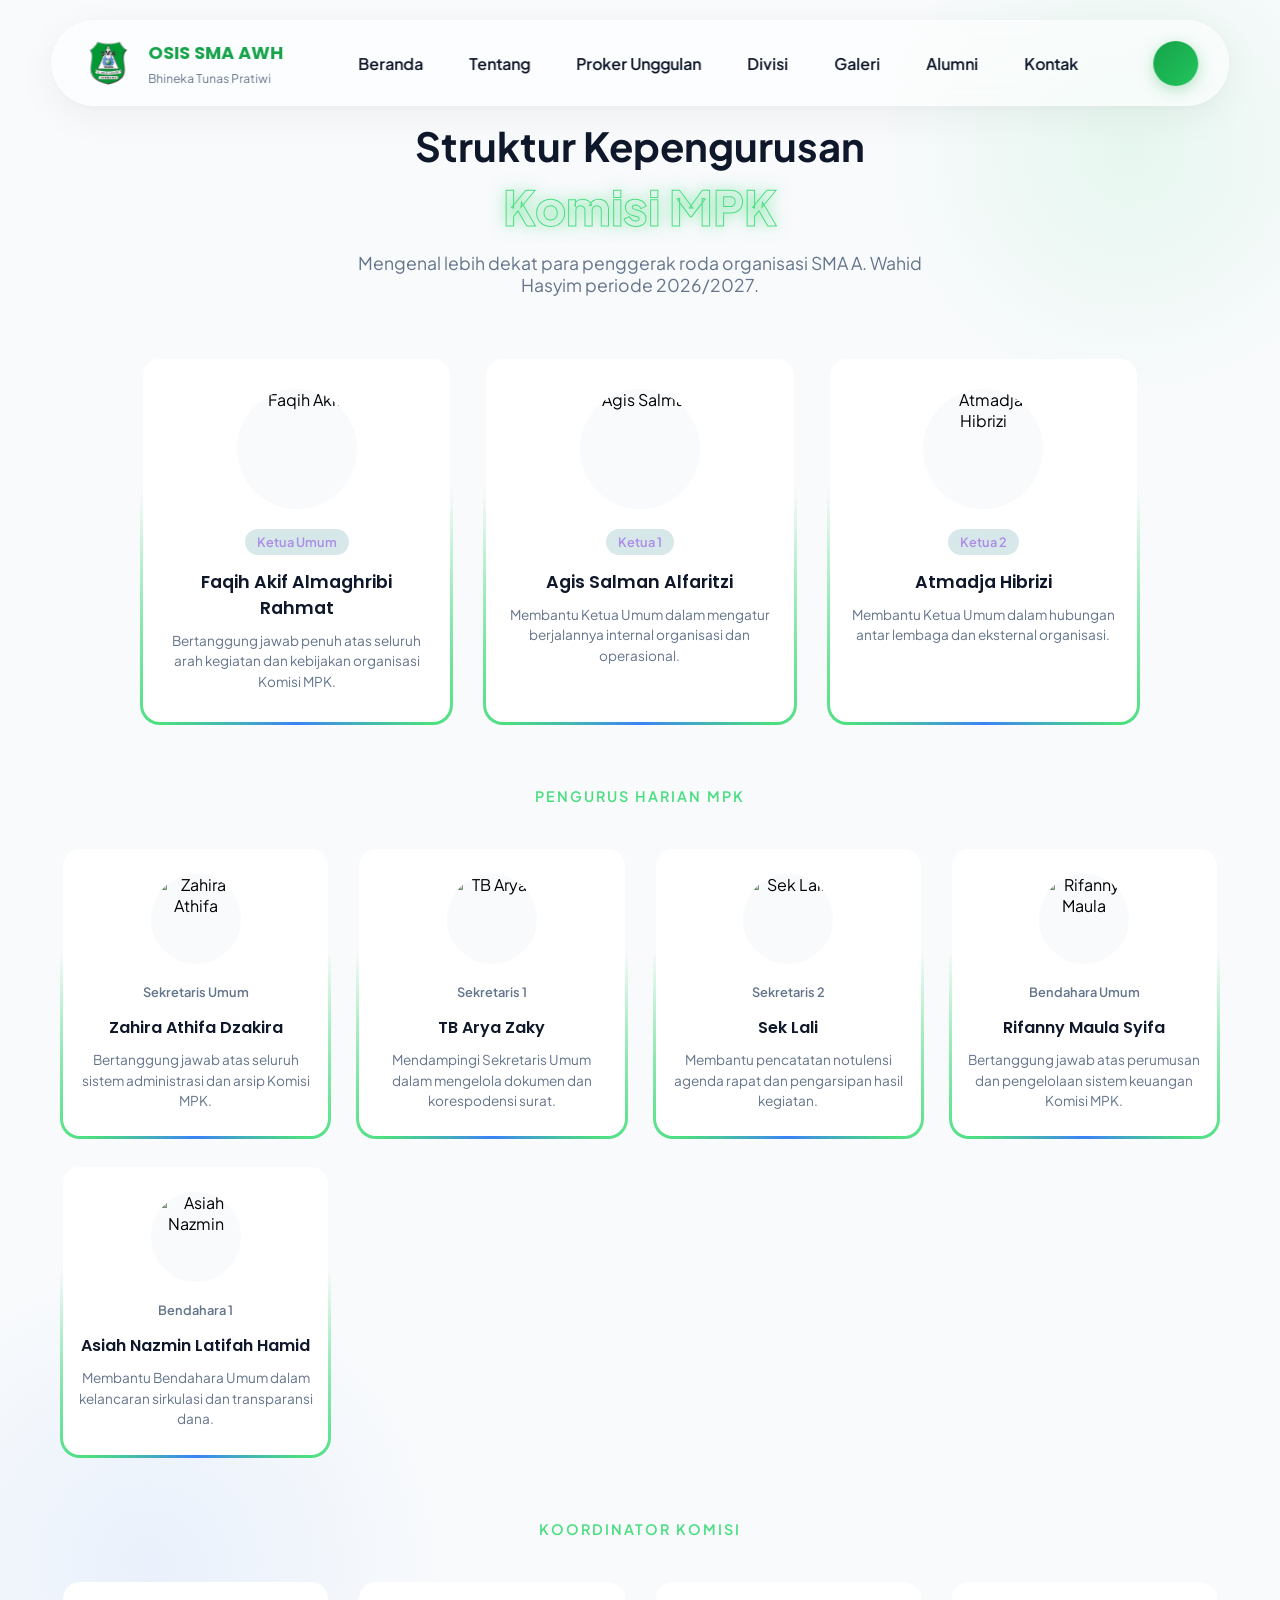
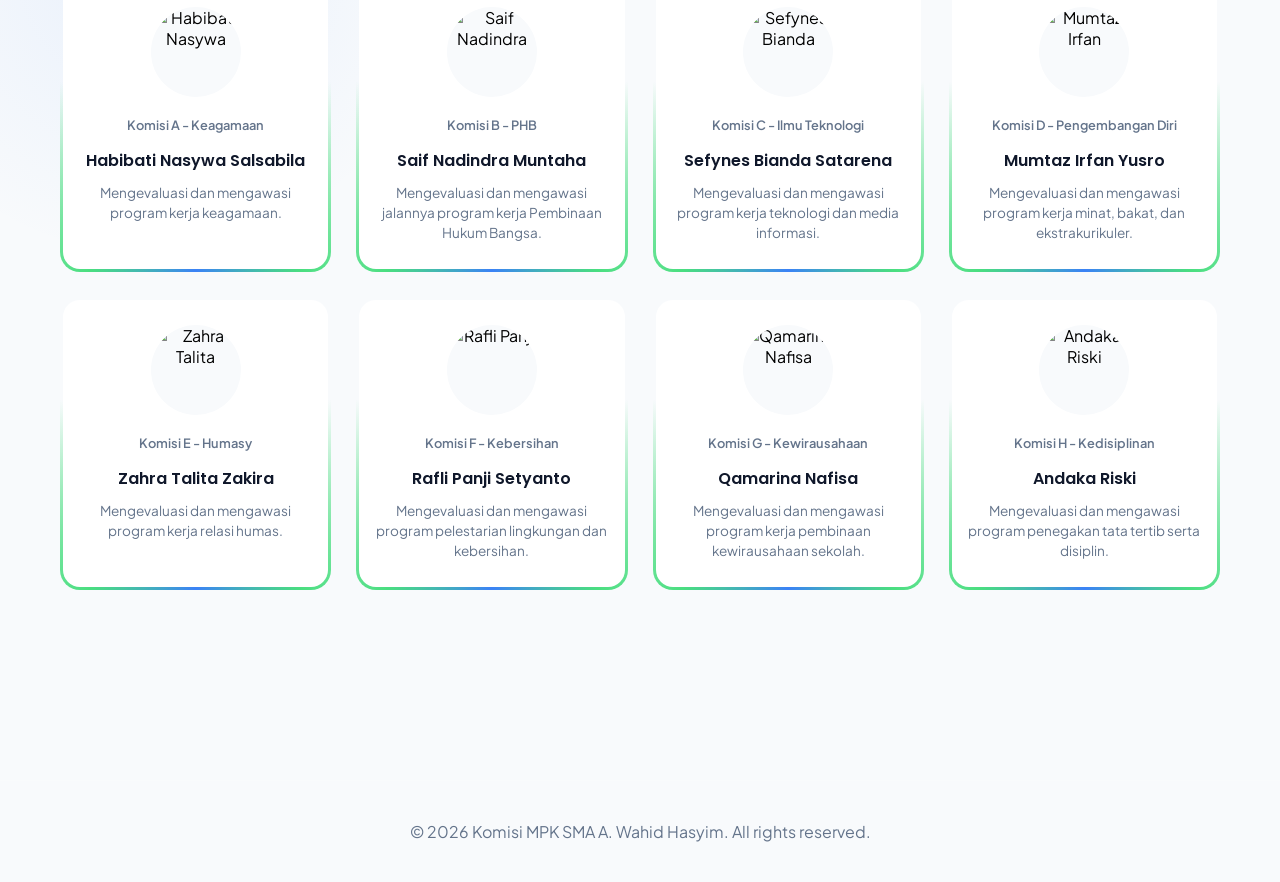
==== pengurus-mpk.html @ 9068c8c9 "Initial commit" ====
﻿<!DOCTYPE html>
<html lang="id">

<head>
    <meta charset="UTF-8">
    <meta name="viewport" content="width=device-width, initial-scale=1.0">
    <meta name="description" content="Struktur Kepengurusan MPK SMA A. Wahid Hasyim.">
    <title>Struktur Pengurus - Komisi MPK SMA AWH</title>

    <!-- Favicon -->
    <link rel="icon" type="image/png" href="assets/img/logosmaawh.png">

    <!-- Google Font -->
    <link rel="preconnect" href="https://fonts.googleapis.com">
    <link rel="preconnect" href="https://fonts.gstatic.com" crossorigin>
    <link
        href="https://fonts.googleapis.com/css2?family=Poppins:wght@400;500;600;700;800&family=Plus+Jakarta+Sans:wght@400;500;600;700&display=swap"
        rel="stylesheet">

    <!-- Remix Icon -->
    <link href="https://cdn.jsdelivr.net/npm/remixicon/fonts/remixicon.css" rel="stylesheet">

    <link rel="stylesheet" href="assets/css/style.css">
    <link rel="stylesheet" href="assets/css/pengurus.css">
</head>

<body style="background-color: var(--bg);">

    <!-- =========================================
                    NAVBAR
    ========================================== -->
    <header class="navbar" id="navbar">
        <div class="navbar-container">

            <a href="index.html" class="logo">
                <img src="assets/img/logosmaawh.png" alt="Logo OSIS">
                <div class="logo-text">
                    <h2>OSIS SMA AWH</h2>
                    <span>Bhineka Tunas Pratiwi</span>
                </div>
            </a>

            <nav class="desktop-menu">
                <a href="index.html#home" class="nav-link">Beranda</a>
                <a href="index.html#tentang" class="nav-link">Tentang</a>
                <a href="index.html#proker" class="nav-link">Proker Unggulan</a>
                <div class="dropdown">
                    <button class="dropdown-btn">Divisi <i class="ri-arrow-down-s-line"></i></button>
                    <div class="dropdown-content">
                        <a href="pengurus-obtp.html" class="dropdown-card">
                            <i class="ri-team-line"></i>
                            <div>
                                <h4>Divisi OBTP</h4>
                                <p>Pengelola program kerja OBTP</p>
                            </div>
                        </a>
                        <a href="pengurus-mpk.html" class="dropdown-card">
                            <i class="ri-government-line"></i>
                            <div>
                                <h4>Komisi MPK</h4>
                                <p>Pengawas dan penyalur aspirasi</p>
                            </div>
                        </a>
                    </div>
                </div>
                <a href="index.html#galeri" class="nav-link">Galeri</a>
                <a href="index.html#alumni" class="nav-link">Alumni</a>
                <a href="index.html#kontak" class="nav-link">Kontak</a>
            </nav>

            <div class="nav-actions" style="display: flex; align-items: center; gap: 15px;">
                <button id="themeToggle" class="theme-toggle" aria-label="Toggle Dark Mode">
                    <i class="ri-moon-line"></i>
                </button>

                <button id="menuBtn" class="menu-btn"><i class="ri-menu-4-line"></i></button>
            </div>
        </div>
    </header>

    <!-- Mobile Menu -->
    <div class="mobile-menu" id="mobileMenu">
        <button id="closeBtn" class="close-btn"><i class="ri-close-line"></i></button>
        <div class="mobile-content">
            <a href="index.html#home">Home</a>
            <a href="index.html#tentang">Tentang</a>
            <a href="index.html#proker">Proker Unggulan</a>
            <a href="pengurus-obtp.html">Divisi OBTP</a>
            <a href="pengurus-mpk.html">Komisi MPK</a>
            <a href="index.html#galeri">Galeri</a>
            <a href="index.html#alumni">Alumni</a>
            <a href="index.html#kontak">Contact</a>
        </div>
    </div>

    <!-- =========================================
             PENGURUS HEADER & GRID
    ========================================== -->
    <section class="pengurus-page">
        <div class="container">

            <div class="pengurus-header">
                <h2>Struktur Kepengurusan</h2>
                <h2 class="neon-text">Komisi MPK</h2>
                <p>Mengenal lebih dekat para penggerak roda organisasi SMA A. Wahid Hasyim periode 2026/2027.</p>
            </div>

            <!-- KETUA (Top Level) -->
            <div class="pengurus-grid-top" style="grid-template-columns: repeat(auto-fit, minmax(280px, 1fr));">
                <div class="neon-card">
                    <div class="neon-inner">
                        <div class="card-img-wrapper"><img src="https://ui-avatars.com/api/?name=Faqih+Akif&background=random" alt="Faqih Akif"></div>
                        <div class="card-info">
                            <div class="badge-role mpk">Ketua Umum</div>
                            <h4>Faqih Akif Almaghribi Rahmat</h4>
                            <p class="pengurus-desc">Bertanggung jawab penuh atas seluruh arah kegiatan dan kebijakan organisasi Komisi MPK.</p>
                        </div>
                    </div>
                </div>
                <div class="neon-card">
                    <div class="neon-inner">
                        <div class="card-img-wrapper"><img src="https://ui-avatars.com/api/?name=Agis+Salman&background=random" alt="Agis Salman"></div>
                        <div class="card-info">
                            <div class="badge-role mpk secondary">Ketua 1</div>
                            <h4>Agis Salman Alfaritzi</h4>
                            <p class="pengurus-desc">Membantu Ketua Umum dalam mengatur berjalannya internal organisasi dan operasional.</p>
                        </div>
                    </div>
                </div>
                <div class="neon-card">
                    <div class="neon-inner">
                        <div class="card-img-wrapper"><img src="https://ui-avatars.com/api/?name=Atmadja+Hibrizi&background=random" alt="Atmadja Hibrizi"></div>
                        <div class="card-info">
                            <div class="badge-role mpk secondary">Ketua 2</div>
                            <h4>Atmadja Hibrizi</h4>
                            <p class="pengurus-desc">Membantu Ketua Umum dalam hubungan antar lembaga dan eksternal organisasi.</p>
                        </div>
                    </div>
                </div>
            </div>

            <div class="pengurus-divider">
                <span>PENGURUS HARIAN MPK</span>
            </div>

            <div class="pengurus-grid">
                <div class="neon-card small-card">
                    <div class="neon-inner">
                        <div class="card-img-wrapper"><img src="https://ui-avatars.com/api/?name=Zahira+Athifa&background=random" alt="Zahira Athifa"></div>
                        <div class="card-info">
                            <div class="badge-role outline">Sekretaris Umum</div>
                            <h4>Zahira Athifa Dzakira</h4>
                            <p class="pengurus-desc">Bertanggung jawab atas seluruh sistem administrasi dan arsip Komisi MPK.</p>
                        </div>
                    </div>
                </div>
                <div class="neon-card small-card">
                    <div class="neon-inner">
                        <div class="card-img-wrapper"><img src="https://ui-avatars.com/api/?name=TB+Arya&background=random" alt="TB Arya"></div>
                        <div class="card-info">
                            <div class="badge-role outline">Sekretaris 1</div>
                            <h4>TB Arya Zaky</h4>
                            <p class="pengurus-desc">Mendampingi Sekretaris Umum dalam mengelola dokumen dan korespodensi surat.</p>
                        </div>
                    </div>
                </div>
                <div class="neon-card small-card">
                    <div class="neon-inner">
                        <div class="card-img-wrapper"><img src="https://ui-avatars.com/api/?name=Sek+Lali&background=random" alt="Sek Lali"></div>
                        <div class="card-info">
                            <div class="badge-role outline">Sekretaris 2</div>
                            <h4>Sek Lali</h4>
                            <p class="pengurus-desc">Membantu pencatatan notulensi agenda rapat dan pengarsipan hasil kegiatan.</p>
                        </div>
                    </div>
                </div>
                <div class="neon-card small-card">
                    <div class="neon-inner">
                        <div class="card-img-wrapper"><img src="https://ui-avatars.com/api/?name=Rifanny+Maula&background=random" alt="Rifanny Maula"></div>
                        <div class="card-info">
                            <div class="badge-role outline">Bendahara Umum</div>
                            <h4>Rifanny Maula Syifa</h4>
                            <p class="pengurus-desc">Bertanggung jawab atas perumusan dan pengelolaan sistem keuangan Komisi MPK.</p>
                        </div>
                    </div>
                </div>
                <div class="neon-card small-card">
                    <div class="neon-inner">
                        <div class="card-img-wrapper"><img src="https://ui-avatars.com/api/?name=Asiah+Nazmin&background=random" alt="Asiah Nazmin"></div>
                        <div class="card-info">
                            <div class="badge-role outline">Bendahara 1</div>
                            <h4>Asiah Nazmin Latifah Hamid</h4>
                            <p class="pengurus-desc">Membantu Bendahara Umum dalam kelancaran sirkulasi dan transparansi dana.</p>
                        </div>
                    </div>
                </div>
            </div>

            <div class="pengurus-divider">
                <span>KOORDINATOR KOMISI</span>
            </div>

            <div class="pengurus-grid">
                <div class="neon-card small-card">
                    <div class="neon-inner">
                        <div class="card-img-wrapper"><img src="https://ui-avatars.com/api/?name=Habibati+Nasywa&background=random" alt="Habibati Nasywa"></div>
                        <div class="card-info">
                            <div class="badge-role outline">Komisi A - Keagamaan</div>
                            <h4>Habibati Nasywa Salsabila</h4>
                            <p class="pengurus-desc">Mengevaluasi dan mengawasi program kerja keagamaan.</p>
                        </div>
                    </div>
                </div>
                <div class="neon-card small-card">
                    <div class="neon-inner">
                        <div class="card-img-wrapper"><img src="https://ui-avatars.com/api/?name=Saif+Nadindra&background=random" alt="Saif Nadindra"></div>
                        <div class="card-info">
                            <div class="badge-role outline">Komisi B - PHB</div>
                            <h4>Saif Nadindra Muntaha</h4>
                            <p class="pengurus-desc">Mengevaluasi dan mengawasi jalannya program kerja Pembinaan Hukum Bangsa.</p>
                        </div>
                    </div>
                </div>
                <div class="neon-card small-card">
                    <div class="neon-inner">
                        <div class="card-img-wrapper"><img src="https://ui-avatars.com/api/?name=Sefynes+Bianda&background=random" alt="Sefynes Bianda"></div>
                        <div class="card-info">
                            <div class="badge-role outline">Komisi C - Ilmu Teknologi</div>
                            <h4>Sefynes Bianda Satarena</h4>
                            <p class="pengurus-desc">Mengevaluasi dan mengawasi program kerja teknologi dan media informasi.</p>
                        </div>
                    </div>
                </div>
                <div class="neon-card small-card">
                    <div class="neon-inner">
                        <div class="card-img-wrapper"><img src="https://ui-avatars.com/api/?name=Mumtaz+Irfan&background=random" alt="Mumtaz Irfan"></div>
                        <div class="card-info">
                            <div class="badge-role outline">Komisi D - Pengembangan Diri</div>
                            <h4>Mumtaz Irfan Yusro</h4>
                            <p class="pengurus-desc">Mengevaluasi dan mengawasi program kerja minat, bakat, dan ekstrakurikuler.</p>
                        </div>
                    </div>
                </div>
                <div class="neon-card small-card">
                    <div class="neon-inner">
                        <div class="card-img-wrapper"><img src="https://ui-avatars.com/api/?name=Zahra+Talita&background=random" alt="Zahra Talita"></div>
                        <div class="card-info">
                            <div class="badge-role outline">Komisi E - Humasy</div>
                            <h4>Zahra Talita Zakira</h4>
                            <p class="pengurus-desc">Mengevaluasi dan mengawasi program kerja relasi humas.</p>
                        </div>
                    </div>
                </div>
                <div class="neon-card small-card">
                    <div class="neon-inner">
                        <div class="card-img-wrapper"><img src="https://ui-avatars.com/api/?name=Rafli+Panji&background=random" alt="Rafli Panji"></div>
                        <div class="card-info">
                            <div class="badge-role outline">Komisi F - Kebersihan</div>
                            <h4>Rafli Panji Setyanto</h4>
                            <p class="pengurus-desc">Mengevaluasi dan mengawasi program pelestarian lingkungan dan kebersihan.</p>
                        </div>
                    </div>
                </div>
                <div class="neon-card small-card">
                    <div class="neon-inner">
                        <div class="card-img-wrapper"><img src="https://ui-avatars.com/api/?name=Qamarina+Nafisa&background=random" alt="Qamarina Nafisa"></div>
                        <div class="card-info">
                            <div class="badge-role outline">Komisi G - Kewirausahaan</div>
                            <h4>Qamarina Nafisa</h4>
                            <p class="pengurus-desc">Mengevaluasi dan mengawasi program kerja pembinaan kewirausahaan sekolah.</p>
                        </div>
                    </div>
                </div>
                <div class="neon-card small-card">
                    <div class="neon-inner">
                        <div class="card-img-wrapper"><img src="https://ui-avatars.com/api/?name=Andaka+Riski&background=random" alt="Andaka Riski"></div>
                        <div class="card-info">
                            <div class="badge-role outline">Komisi H - Kedisiplinan</div>
                            <h4>Andaka Riski</h4>
                            <p class="pengurus-desc">Mengevaluasi dan mengawasi program penegakan tata tertib serta disiplin.</p>
                        </div>
                    </div>
                </div>
            </div>

        </div>
    </section>

    <!-- FOOTER (Simplified) -->
    <footer
        style="text-align: center; padding: 40px; color: var(--gray); border-top: 1px solid rgba(255,255,255,0.1); margin-top: 50px;">
        <p>&copy; 2026 Komisi MPK SMA A. Wahid Hasyim. All rights reserved.</p>
    </footer>

    <!-- JS for Mobile Menu -->
    <script>
        const menuBtn = document.getElementById('menuBtn');
        const closeBtn = document.getElementById('closeBtn');
        const mobileMenu = document.getElementById('mobileMenu');

        menuBtn.addEventListener('click', () => {
            mobileMenu.classList.add('show');
        });

        closeBtn.addEventListener('click', () => {
            mobileMenu.classList.remove('show');
        });
    </script>

    <!-- Main JS for Theme Toggle -->
    <script src="assets/js/main.js"></script>
</body>

</html>
---- assets/css/style.css ----
﻿:root{

    --primary:#16A34A;
    --secondary:#22C55E;
    --accent:#4ADE80;
    
    --card-bg:#FFFFFF;
    --section-bg:#F8FAFC;
    --text-main:#0F172A;
    --text-muted:#64748B;
    --border-color: var(--border-color);
    
    --badge-green-bg:#dcfce7;
    --badge-blue-bg:#dbeafe;
    --badge-yellow-bg:#fef3c7;

    --dark:#0F172A;
    --gray:#64748B;
    --bg:#F8FAFC;
}

*{
    margin:0;
    padding:0;
    box-sizing:border-box;
}

html{
    scroll-behavior:smooth;
}

body{
    font-family:'Plus Jakarta Sans',sans-serif;
    background:var(--bg);
}

/* Progress */

.progress-bar{

    position:fixed;

    top:0;

    left:0;

    height:4px;

    width:0;

    z-index:9999;

    background:linear-gradient(
        90deg,
        #16A34A,
        #4ADE80
    );

}

/* Navbar */

.navbar{

    position:fixed;

    top:20px;

    left:50%;

    transform:translateX(-50%);

    width:92%;

    max-width:1300px;

    z-index:1000;

    transition:.4s;

}

.navbar-container{

    display:flex;

    align-items:center;

    justify-content:space-between;

    padding:16px 30px;

    border-radius:999px;

    background:rgba(255,255,255,.55);

    backdrop-filter:blur(20px);

    border:1px solid rgba(255,255,255,.4);

    box-shadow:
    0 10px 40px rgba(0,0,0,.05),
    0 2px 10px rgba(0,0,0,.03);

}

/* Scroll State */

.navbar.scrolled{

    top:10px;

}

.navbar.scrolled .navbar-container{

    padding:12px 28px;

}

/* Logo */

.logo{

    display:flex;

    align-items:center;

    gap:14px;

    text-decoration:none;

}

.logo img{

    width:52px;

    transition:.4s;

}

.logo:hover img{

    transform:
    rotate(-8deg)
}
.logo-text h2{
    color:var(--primary);
    font-size:1.1rem;
    font-family:'Poppins';
}
.logo-text span{
    color:var(--gray);
    font-size:.75rem;
}
.nav-actions {
    display: flex;
    align-items: center;
    gap: 15px;
}
.desktop-menu{
    display:flex;
    align-items:center;
    gap:10px;
}
.desktop-menu a,
.dropdown-btn{
    text-decoration:none;
    color:var(--dark);
    font-weight:600;
    font-size:1rem;
    padding:10px 18px;
    border-radius:999px;
    transition:.3s;
    border:none;
    background:none;
    cursor:pointer;
    font-family:inherit;
}
.desktop-menu a:hover,
.dropdown-btn:hover{
    background: var(--badge-green-bg);
    color:var(--primary);
}
.active{
    background: var(--badge-green-bg);
    color:var(--primary) !important;
}
.dropdown{
    position:relative;
}
.dropdown-content{
    position:absolute;
    top:70px;
    left:50%;
    transform:translateX(-50%);
    width:320px;
    background: var(--card-bg);
    border-radius:24px;
    padding:12px;
    box-shadow:0 20px 50px rgba(0,0,0,.12);
    opacity:0;
    visibility:hidden;
    transition:.3s;
}
.dropdown:hover .dropdown-content{
    opacity:1;
    visibility:visible;
    top:60px;
}
.dropdown-card{
    display:flex !important;
    align-items:center;
    gap:15px;
    border-radius:18px;
    padding:16px !important;
}
.dropdown-card:hover{
    transform:translateY(-3px);
}
.dropdown-card i{
    font-size:26px;
    color:var(--primary);
}
.dropdown-card h4{
    margin-bottom:4px;
}
.dropdown-card p{
    font-size:.8rem;
    color:var(--gray);
}
.cta-btn{
    text-decoration:none;
    color:white;
    font-weight:700;
    padding:14px 22px;
    border-radius:999px;
    background:linear-gradient(135deg, #22C55E, #15803D);
    box-shadow: 0 10px 30px rgba(34,197,94,.35);
    transition:.3s;
}
.cta-btn:hover{
    transform: translateY(-3px) scale(1.03);
}
.menu-btn{
    display:none;
    border:none;
    background:none;
    font-size:2rem;
    cursor:pointer;
}
.mobile-menu{
    position:fixed;
    inset:0;
    background:rgba(255,255,255,.92);
    backdrop-filter:blur(20px);
    z-index:2000;
    display:flex;
    justify-content:center;
    align-items:center;
    transform:translateY(-100%);
    transition:.4s;
}
.mobile-menu.show{
    transform:translateY(0);
}
.close-btn{
    position:absolute;
    top:30px;
    right:30px;
    border:none;
    background:none;
    font-size:2rem;
    cursor:pointer;
}
.mobile-content{
    display:flex;
    flex-direction:column;
    gap:30px;
    text-align:center;
}
.mobile-content a{
    text-decoration:none;
    font-size:1.5rem;
    font-weight:700;
    color:var(--dark);
}
.dummy{
    height:100vh;
}
@media(max-width:992px){
    .desktop-menu,
    .cta-btn{
        display:none;
    }
    .menu-btn{
        display:block;
    }
    .logo-text span{
        display:none;
    }
}
:root {
    --primary: #16A34A;
    --primary-dark: #15803D;
    --secondary: #22C55E;
    --accent: #4ADE80;
    --dark: #0F172A;
    --gray: #64748B;
    --light: #F8FAFC;
    --glass: rgba(255,255,255,.15);
    --glass-border: rgba(255,255,255,.25);
}
.hero{
    position:relative;
    width:100%;
    min-height:100vh;
    overflow:hidden;
    display:flex;
    align-items:center;
    justify-content:center;
    padding:150px 8% 80px;
}
.hero__background{
    position:absolute;
    inset:0;
    overflow:hidden;
    z-index:-3;
}
.hero__bg{
    position:absolute;
    width:100%;
    height:100%;
    object-fit:cover;
    opacity:0;
    transition:opacity 1.3s ease;
    transform:scale(1.08);
}
.hero__bg.active{
    opacity:1;
    transform:scale(1);
}
.hero__overlay{
    position:absolute;
    inset:0;
    background: linear-gradient(90deg, rgba(0,0,0,.70), rgba(0,0,0,.45), rgba(0,0,0,.15));
    z-index:2;
}
.hero__blur{
    position:absolute;
    border-radius:50%;
    filter:blur(130px);
    opacity:.45;
    z-index:-1;
}
.blur-1{
    width:320px;
    height:320px;
    background:#4ADE80;
    top:100px;
    left:-120px;
}
.blur-2{
    width:260px;
    height:260px;
    background:#22C55E;
    right:-80px;
    bottom:40px;
}
.container{
    width:100%;
    max-width:1200px;
    padding: 0 20px;
    margin:auto;
}
.hero__container{
    display:grid;
    grid-template-columns:1.05fr .95fr;
    align-items:center;
    gap:80px;
    position:relative;
    z-index:10;
}
.hero__content{
    color:white;
    animation:fadeLeft .9s ease;
}
.hero__badge{
    display:inline-flex;
    align-items:center;
    gap:10px;
    padding:10px 18px;
    border-radius:999px;
    background:rgba(255,255,255,.12);
    backdrop-filter:blur(12px);
    border:1px solid rgba(255,255,255,.18);
    font-size:.82rem;
    font-weight:600;
    letter-spacing:.5px;
    margin-bottom:25px;
}
.hero__dot{
    width:10px;
    height:10px;
    border-radius:50%;
    background:#4ADE80;
    box-shadow: 0 0 10px #4ADE80, 0 0 25px #4ADE80;
}
.hero__small-title{
    font-size:1rem;
    color:#bbf7d0;
    font-weight:600;
    letter-spacing:2px;
    margin-bottom:12px;
    text-transform:uppercase;
}
.hero__title{
    font-family:'Poppins',sans-serif;
    font-size:4.8rem;
    font-weight:800;
    line-height:1.05;
    margin-bottom:10px;
}
.hero__title span{
    color:white;
    position:relative;
}
.hero__title span::after{
    content:"";
    position:absolute;
    left:0;
    bottom:-8px;
    width:100%;
    height:6px;
    border-radius:50px;
    background:linear-gradient(90deg, #22C55E, #4ADE80);
}
.hero__school{
    font-family:'Poppins',sans-serif;
    font-size:3.5rem;
    font-weight:700;
    line-height:1.1;
    color:#dcfce7;
    margin-bottom:28px;
}
.hero__description{
    max-width:620px;
    font-size:1.08rem;
    line-height:1.9;
    color:rgba(255,255,255,.88);
}
.hero h1::selection,
.hero h2::selection,
.hero p::selection{
    background:#4ADE80;
    color: var(--text-main);
}
@keyframes fadeLeft{
    from{ opacity:0; transform:translateX(-60px); }
    to{ opacity:1; transform:translateX(0); }
}
.hero__buttons{
    display:flex;
    align-items:center;
    gap:18px;
    margin-top:40px;
    margin-bottom:45px;
    flex-wrap:wrap;
}
.btn{
    display:inline-flex;
    align-items:center;
    gap:10px;
    text-decoration:none;
    padding:16px 30px;
    border-radius:999px;
    font-weight:700;
    transition:.35s ease;
    position:relative;
    overflow:hidden;
}
.btn i{
    font-size:20px;
}
.btn-primary{
    background:linear-gradient(135deg, #22C55E, #15803D);
    color:white;
    box-shadow: 0 12px 35px rgba(34,197,94,.35);
}
.btn-primary:hover{
    transform:translateY(-5px);
    box-shadow: 0 20px 45px rgba(34,197,94,.45);
}
.btn-outline{
    color:white;
    border:1px solid rgba(255,255,255,.35);
    backdrop-filter:blur(18px);
    background:rgba(255,255,255,.08);
}
.btn-outline:hover{
    background: var(--card-bg);
    color:#16A34A;
    transform:translateY(-5px);
}
.hero__social{
    display:flex;
    align-items:center;
    gap:16px;
}
.hero__social span{
    font-size:.95rem;
    color:#E2E8F0;
    margin-right:8px;
}
.hero__social a{
    width:48px;
    height:48px;
    border-radius:50%;
    display:flex;
    justify-content:center;
    align-items:center;
    text-decoration:none;
    color:white;
    font-size:20px;
    background:rgba(255,255,255,.08);
    backdrop-filter:blur(15px);
    border:1px solid rgba(255,255,255,.15);
    transition:.35s;
}
.hero__social a:hover{
    transform:translateY(-6px);
    background:#16A34A;
}
.hero__image{
    position:relative;
    display:flex;
    justify-content:center;
    align-items:center;
    animation:fadeRight 1s ease;
}
.hero__circle{
    position:absolute;
    width:500px;
    height:500px;
    border-radius:50%;
    background:radial-gradient(circle, rgba(74,222,128,.65), rgba(34,197,94,.18), transparent);
    filter:blur(10px);
}
.hero__person{
    position:relative;
    max-width:380px;
    z-index:5;
    animation:floating 5s ease-in-out infinite;
    user-select:none;
    pointer-events:none;
}
.hero__wakil{
    position:absolute;
    right:-40px;
    bottom:-10px;
    max-width:300px;
    animation-delay:2s;
}
.hero__ketua{
    margin-right:120px;
}
.hero__stat{
    position:absolute;
    top:40px;
    left:-30px;
    width:180px;
    padding:22px;
    border-radius:28px;
    background:rgba(255,255,255,.12);
    backdrop-filter:blur(25px);
    border:1px solid rgba(255,255,255,.2);
    color:white;
    text-align:center;
    z-index:20;
    box-shadow: 0 15px 45px rgba(0,0,0,.15);
    animation:floating 4s ease-in-out infinite;
}
.hero__stat i{
    font-size:34px;
    color:#4ADE80;
}
.hero__stat h2{
    font-size:2rem;
    margin:10px 0 4px;
}
.hero__stat p{
    font-size:.95rem;
    color:#E2E8F0;
}
.hero__profile{
    position:absolute;
    bottom:-20px;
    left:50%;
    transform:translateX(-50%);
    width:95%;
    display:flex;
    justify-content:space-between;
    align-items:center;
    gap:25px;
    padding:24px 28px;
    border-radius:28px;
    background:rgba(255,255,255,.12);
    backdrop-filter:blur(30px);
    border:1px solid rgba(255,255,255,.2);
    color:white;
    z-index:25;
    box-shadow: 0 15px 45px rgba(0,0,0,.12);
}
.profile{
    flex:1;
}
.profile small{
    color:#BBF7D0;
    font-size:.8rem;
    display:block;
    margin-bottom:5px;
}
.profile h3{
    font-family:'Poppins',sans-serif;
    font-size:1.25rem;
    margin-bottom:6px;
}
.profile p{
    font-size:.9rem;
    color:#E2E8F0;
}
.profile__logo{
    width:72px;
    height:72px;
    border-radius:50%;
    display:flex;
    justify-content:center;
    align-items:center;
    background: var(--card-bg);
    box-shadow: 0 12px 35px rgba(0,0,0,.15);
}
.profile__logo img{
    width:52px;
}
@keyframes floating{
    0%{ transform:translateY(0); }
    50%{ transform:translateY(-14px); }
    100%{ transform:translateY(0); }
}
@keyframes fadeRight{
    from{ opacity:0; transform:translateX(60px); }
    to{ opacity:1; transform:translateX(0); }
}
.hero__indicator{
    position:absolute;
    bottom:35px;
    left:50%;
    transform:translateX(-50%);
    display:flex;
    gap:12px;
    z-index:100;
}
.hero__indicator span{
    width:12px;
    height:12px;
    border-radius:50%;
    background:rgba(255,255,255,.35);
    transition:.4s;
    cursor:pointer;
}
.hero__indicator span.active{
    width:42px;
    border-radius:999px;
    background:#4ADE80;
}
.hero__scroll{
    position:absolute;
    right:45px;
    bottom:35px;
    display:flex;
    align-items:center;
    gap:10px;
    color:white;
    font-size:.9rem;
    letter-spacing:1px;
    z-index:100;
    animation:bounce 2s infinite;
}
.hero__scroll i{
    font-size:20px;
}
.hero__profile:hover{
    transform:translateX(-50%) translateY(-8px);
    transition:.35s;
}
.hero__stat:hover{
    transform:translateY(-8px);
    transition:.35s;
}
.hero__person:hover{
    transform:scale(1.03);
    transition:.4s;
}
.hero__circle{
    animation:rotateCircle 20s linear infinite;
}
@keyframes bounce{
    0%,100%{ transform:translateY(0); }
    50%{ transform:translateY(-10px); }
}
@keyframes rotateCircle{
    from{ transform:rotate(0deg); }
    to{ transform:rotate(360deg); }
}
@media (max-width:1400px){
    .hero__title{ font-size:4rem; }
    .hero__school{ font-size:3rem; }
    .hero__person{ max-width:330px; }
    .hero__wakil{ max-width:260px; }
}
@media(max-width:1200px){
    .hero{ padding:140px 6% 70px; }
    .hero__container{ gap:50px; }
    .hero__title{ font-size:3.5rem; }
    .hero__school{ font-size:2.6rem; }
    .hero__description{ font-size:1rem; }
    .hero__person{ max-width:300px; }
    .hero__wakil{ max-width:240px; right:-20px; }
    .hero__profile{ padding:20px; }
}
@media(max-width:992px){
    .hero{ padding-top:150px; }
    .hero__container{
        grid-template-columns:1fr;
        text-align:center;
        gap:70px;
    }
    .hero__content{
        display:flex;
        flex-direction:column;
        align-items:center;
    }
    .hero__description{ max-width:650px; }
    .hero__buttons{ justify-content:center; }
    .hero__social{ justify-content:center; }
    .hero__image{ margin-top:30px; }
    .hero__stat{ left:0; }
    .hero__profile{ width:100%; }
    .hero__scroll{ display:none; }
}
@media(max-width:768px){
    .hero{ padding:120px 20px 60px; }
    .hero__title{ font-size:2.7rem; }
    .hero__school{ font-size:2rem; }
    .hero__description{
        font-size:.95rem;
        line-height:1.8;
    }
    .hero__badge{
        font-size:.72rem;
        padding:9px 16px;
    }
    .hero__buttons{
        flex-direction:column;
        width:100%;
    }
    .btn{
        width:100%;
        justify-content:center;
    }
    .hero__person{ max-width:220px; }
    .hero__wakil{
        max-width:170px;
        right:0;
    }
    .hero__circle{
        width:320px;
        height:320px;
    }
    .hero__profile{
        flex-direction:row;
        text-align:left;
        align-items:center;
        gap:10px;
        position:relative;
        left:0;
        bottom:0;
        transform:none;
        margin-top: -40px;    }
    .hero__profile .profile h3 {
        font-size: 0.9rem;
    }
    .hero__profile .profile p {
        font-size: 0.75rem;
    }
    .hero__profile .profile__logo {
        width: 50px;
        height: 50px;
    }
    .hero__profile .profile__logo img {
        width: 35px;
    }
    .hero__stat{
        display: none;
    }
    .hero__stat h2 {
        font-size: 1.5rem;
    }
    .hero__stat--2 {
        top:auto;
        bottom:15%;
        left:auto;
        right:0;
    }
    .hero__indicator{ bottom:15px; }
}
/* ==========================================
          SMALL MOBILE
========================================== */


.hero__school{

    font-size:1.6rem;

}

.hero__person{

    max-width:180px;

}

.hero__wakil{

    max-width:140px;

}

.hero__social{

    gap:10px;

}

.hero__social a{

    width:42px;

    height:42px;

}

.profile h3{

    font-size:1rem;

}

.profile p{

    font-size:.8rem;

}

.hero__stat{
        display: none;
    }

.hero__stat h2{

    font-size:1.4rem;

}

}
/* ==========================================
      SECOND STAT CARD (Prestasi)
========================================== */

.hero__stat--2{
    top:auto;
    bottom:100px;
    left:auto;
    right:-30px;
    animation-delay:1.5s;
}

@media(max-width:1200px){
    .hero__stat--2{ right:-10px; }
}

@media(max-width:992px){
    .hero__stat--2{ right:0; bottom:80px; }
}

@media(max-width:768px){
    .hero__stat--2{
        position:relative;
        right:auto;
        bottom:auto;
        margin:10px auto 0;
        width:150px;
    }
}

/* ==========================================
        VERTICAL SLIDE COUNTER
========================================== */

.hero__counter{
    position:absolute;
    left:30px;
    top:50%;
    transform:translateY(-50%);
    display:flex;
    flex-direction:column;
    align-items:center;
    gap:12px;
    z-index:20;
    color:rgba(255,255,255,.7);
}

.hero__counter-num{
    font-family:'Poppins',sans-serif;
    font-size:.85rem;
    font-weight:600;
    opacity:.5;
    transition:.4s;
}

.hero__counter-num.active-num{
    opacity:1;
    color:#4ADE80;
    font-size:1rem;
}

.hero__counter-line{
    width:2px;
    height:70px;
    background:rgba(255,255,255,.2);
    border-radius:2px;
    overflow:hidden;
    position:relative;
}

.hero__counter-progress{
    position:absolute;
    top:0;
    left:0;
    width:100%;
    height:0%;
    background:linear-gradient(180deg,#4ADE80,#22C55E);
    border-radius:2px;
    animation:progressAnim 5s linear infinite;
}

@keyframes progressAnim{
    0%{ height:0%; }
    100%{ height:100%; }
}

@media(max-width:992px){
    .hero__counter{ display:none; }
}

/* ==========================================
      CHANGING TEXT TRANSITION
========================================== */

#changingText{
    display:inline-block;
    transition:opacity .35s ease, transform .35s ease;
}

/* ==========================================
      PROFILE LOGO FIX
========================================== */

.profile__logo img{
    width:52px;
    height:52px;
    object-fit:contain;
}

/* ==========================================
      BADGE ICON FIX
========================================== */

.hero__badge i{
    color:#4ADE80;
    font-size:15px;
}

/* ==========================================
      SCROLL DOWN PILL BUTTON
========================================== */

.hero__scroll{
    background:rgba(255,255,255,.1);
    backdrop-filter:blur(12px);
    border:1px solid rgba(255,255,255,.2);
    padding:10px 20px;
    border-radius:999px;
    cursor:pointer;
}

.hero__scroll:hover{
    background:rgba(255,255,255,.18);
    transition:.3s;
}


/* =====================================================
   TENTANG KAMI SECTION
===================================================== */

.about {
    padding: 100px 0 80px;
    background: var(--section-bg);
    position: relative;
    overflow: hidden;
}

/* Subtle background decoration */
.about::before {
    content: '';
    position: absolute;
    top: -200px;
    right: -200px;
    width: 600px;
    height: 600px;
    background: radial-gradient(circle, rgba(74,222,128,.07), transparent 70%);
    pointer-events: none;
    z-index: 0;
}

.about::after {
    content: '';
    position: absolute;
    bottom: -150px;
    left: -150px;
    width: 500px;
    height: 500px;
    background: radial-gradient(circle, rgba(22,163,74,.06), transparent 70%);
    pointer-events: none;
    z-index: 0;
}

/* ==========================================
          SECTION HEADER
========================================== */

.about__header {
    text-align: center;
    max-width: 700px;
    margin: 0 auto 70px;
    padding: 0 20px;
    position: relative;
    z-index: 1;
}

.about__badge {
    display: inline-flex;
    align-items: center;
    gap: 8px;
    padding: 9px 20px;
    border-radius: 999px;
    background: var(--badge-green-bg);
    color: #16A34A;
    font-size: .82rem;
    font-weight: 700;
    letter-spacing: .5px;
    margin-bottom: 22px;
}

.about__badge i {
    font-size: 16px;
}

.about__title {
    font-family: 'Poppins', sans-serif;
    font-size: 2.8rem;
    font-weight: 800;
    color: var(--text-main);
    line-height: 1.15;
    margin-bottom: 18px;
}

.about__title span {
    color: #16A34A;
    position: relative;
}

.about__title span::after {
    content: '';
    position: absolute;
    left: 0;
    bottom: -4px;
    width: 100%;
    height: 4px;
    border-radius: 50px;
    background: linear-gradient(90deg, #22C55E, #4ADE80);
    opacity: .5;
}

.about__subtitle {
    font-size: 1.05rem;
    color: var(--text-muted);
    line-height: 1.8;
}

/* ==========================================
          MAIN CONTAINER
========================================== */

.about__container {
    display: grid;
    grid-template-columns: 1fr 1fr;
    gap: 70px;
    align-items: center;
    position: relative;
    z-index: 1;
    padding: 0 4%;
}

/* ==========================================
          LEFT ÃƒÂ¯Ã‚Â¿Ã‚Â½ GALLERY
========================================== */

.about__gallery {
    position: relative;
}

.about__img-main {
    position: relative;
    border-radius: 28px;
    overflow: hidden;
    box-shadow: 0 25px 60px rgba(0,0,0,.13);
    height: 360px;
    margin-bottom: 16px;
}

.about__img-main img {
    width: 100%;
    height: 100%;
    object-fit: cover;
    transition: transform .6s ease;
}

.about__img-main:hover img {
    transform: scale(1.04);
}

.about__img-badge {
    position: absolute;
    bottom: 18px;
    left: 18px;
    display: inline-flex;
    align-items: center;
    gap: 8px;
    padding: 10px 18px;
    border-radius: 999px;
    background: rgba(255,255,255,.92);
    backdrop-filter: blur(12px);
    font-size: .82rem;
    font-weight: 700;
    color: #16A34A;
    box-shadow: 0 8px 25px rgba(0,0,0,.12);
}

.about__img-badge i {
    font-size: 16px;
}

.about__img-grid {
    display: grid;
    grid-template-columns: 1fr 1fr;
    gap: 16px;
}

.about__img-small {
    position: relative;
    border-radius: 20px;
    overflow: hidden;
    height: 190px;
    box-shadow: 0 12px 35px rgba(0,0,0,.1);
    cursor: pointer;
}

.about__img-small img {
    width: 100%;
    height: 100%;
    object-fit: cover;
    transition: transform .5s ease;
}

.about__img-overlay {
    position: absolute;
    inset: 0;
    background: linear-gradient(135deg, rgba(22,163,74,.7), rgba(15,23,42,.4));
    display: flex;
    align-items: center;
    justify-content: center;
    opacity: 0;
    transition: .4s;
}

.about__img-overlay i {
    font-size: 36px;
    color: white;
    transform: scale(.7);
    transition: transform .4s;
}

.about__img-small:hover .about__img-overlay {
    opacity: 1;
}

.about__img-small:hover .about__img-overlay i {
    transform: scale(1);
}

.about__img-small:hover img {
    transform: scale(1.08);
}

/* Floating stats card */
.about__float-card {
    position: absolute;
    top: -22px;
    right: -22px;
    display: flex;
    align-items: center;
    gap: 18px;
    padding: 18px 24px;
    border-radius: 22px;
    background: var(--card-bg);
    box-shadow: 0 20px 50px rgba(0,0,0,.12);
    border: 1px solid #f1f5f9;
    z-index: 10;
    animation: floating 5s ease-in-out infinite;
}

.about__float-stat {
    display: flex;
    flex-direction: column;
    align-items: center;
    gap: 2px;
}

.about__float-num {
    font-family: 'Poppins', sans-serif;
    font-size: 1.4rem;
    font-weight: 800;
    color: #16A34A;
    line-height: 1;
}

.about__float-label {
    font-size: .72rem;
    color: var(--text-muted);
    font-weight: 500;
}

.about__float-divider {
    width: 1px;
    height: 40px;
    background: var(--border-color);
}

/* ==========================================
          RIGHT ÃƒÂ¯Ã‚Â¿Ã‚Â½ CONTENT
========================================== */

.about__content {
    display: flex;
    flex-direction: column;
    gap: 24px;
}

.about__identity {
    display: flex;
    align-items: center;
    gap: 16px;
    padding: 18px 22px;
    border-radius: 18px;
    background: linear-gradient(135deg, #f0fdf4, #dcfce7);
    border: 1px solid #bbf7d0;
}

.about__identity img {
    width: 52px;
    height: 52px;
    object-fit: contain;
}

.about__identity h4 {
    font-family: 'Poppins', sans-serif;
    font-size: 1.1rem;
    font-weight: 700;
    color: var(--text-main);
    margin-bottom: 3px;
}

.about__identity span {
    font-size: .82rem;
    color: #16A34A;
    font-weight: 600;
}

.about__desc {
    font-size: 1rem;
    color: var(--text-muted);
    line-height: 1.9;
}

/* Vision Mission */
.about__vm {
    display: flex;
    flex-direction: column;
    gap: 16px;
}

.about__vm-item {
    display: flex;
    align-items: flex-start;
    gap: 16px;
    padding: 18px 20px;
    border-radius: 18px;
    background: var(--card-bg);
    border: 1px solid #f1f5f9;
    box-shadow: 0 4px 20px rgba(0,0,0,.05);
    transition: .3s;
}

.about__vm-item:hover {
    border-color: #bbf7d0;
    transform: translateX(6px);
    box-shadow: 0 8px 30px rgba(22,163,74,.1);
}

.about__vm-icon {
    width: 46px;
    height: 46px;
    min-width: 46px;
    border-radius: 14px;
    background: linear-gradient(135deg, #22C55E, #16A34A);
    display: flex;
    align-items: center;
    justify-content: center;
    box-shadow: 0 6px 20px rgba(34,197,94,.3);
}

.about__vm-icon i {
    font-size: 22px;
    color: white;
}

.about__vm-item h5 {
    font-family: 'Poppins', sans-serif;
    font-size: .95rem;
    font-weight: 700;
    color: var(--text-main);
    margin-bottom: 5px;
}

.about__vm-item p {
    font-size: .88rem;
    color: var(--text-muted);
    line-height: 1.65;
}

/* Values Chips */
.about__values {
    display: flex;
    flex-wrap: wrap;
    gap: 10px;
}

.about__value-chip {
    display: inline-flex;
    align-items: center;
    gap: 7px;
    padding: 9px 18px;
    border-radius: 999px;
    background: var(--card-bg);
    border: 1.5px solid #E2E8F0;
    font-size: .85rem;
    font-weight: 600;
    color: var(--text-main);
    cursor: default;
    transition: .3s;
}

.about__value-chip i {
    color: #16A34A;
    font-size: 16px;
}

.about__value-chip:hover {
    background: var(--badge-green-bg);
    border-color: #22C55E;
    color: #16A34A;
    transform: translateY(-3px);
}

/* CTA Button */
.about__cta {
    display: inline-flex;
    align-items: center;
    gap: 10px;
    padding: 15px 30px;
    border-radius: 999px;
    background: linear-gradient(135deg, #22C55E, #15803D);
    color: white;
    font-weight: 700;
    font-size: .95rem;
    text-decoration: none;
    box-shadow: 0 12px 35px rgba(34,197,94,.35);
    transition: .35s;
    align-self: flex-start;
}

.about__cta i {
    font-size: 18px;
    transition: transform .3s;
}

.about__cta:hover {
    transform: translateY(-4px);
    box-shadow: 0 20px 45px rgba(34,197,94,.45);
}

.about__cta:hover i {
    transform: translateX(5px);
}

/* ==========================================
          PENGURUS CARDS
========================================== */

.about__pengurus {
    margin-top: 90px;
    padding: 0 4%;
    position: relative;
    z-index: 1;
}

.about__pengurus-title {
    font-family: 'Poppins', sans-serif;
    font-size: 1.6rem;
    font-weight: 700;
    color: var(--text-main);
    text-align: center;
    margin-bottom: 40px;
    position: relative;
}

.about__pengurus-title::after {
    content: '';
    display: block;
    width: 60px;
    height: 4px;
    border-radius: 50px;
    background: linear-gradient(90deg, #22C55E, #4ADE80);
    margin: 12px auto 0;
}

.about__cards {
    display: grid;
    grid-template-columns: repeat(3, 1fr);
    gap: 28px;
}

/* Single Card */
.about__card {
    background: var(--card-bg);
    border-radius: 28px;
    padding: 36px 28px 30px;
    text-align: center;
    border: 1.5px solid #f1f5f9;
    box-shadow: 0 8px 40px rgba(0,0,0,.07);
    transition: .4s ease;
    cursor: default;
    position: relative;
    overflow: hidden;
}

.about__card::before {
    content: '';
    position: absolute;
    top: 0;
    left: 0;
    right: 0;
    height: 4px;
    background: linear-gradient(90deg, #22C55E, #4ADE80);
}

.about__card--secondary::before {
    background: linear-gradient(90deg, #3B82F6, #06B6D4);
}

.about__card--mpk::before {
    background: linear-gradient(90deg, #F59E0B, #F97316);
}

.about__card:hover {
    transform: translateY(-12px);
    box-shadow: 0 25px 60px rgba(22,163,74,.15);
    border-color: #bbf7d0;
}

.about__card--secondary:hover {
    box-shadow: 0 25px 60px rgba(59,130,246,.12);
    border-color: #bfdbfe;
}

.about__card--mpk:hover {
    box-shadow: 0 25px 60px rgba(245,158,11,.12);
    border-color: #fde68a;
}

/* Card Photo */
.about__card-photo {
    position: relative;
    width: 160px;
    height: 160px;
    margin: 0 auto 20px;
}

.about__card-photo img {
    width: 160px;
    height: 160px;
    border-radius: 50%;
    object-fit: cover;
    border: 4px solid #f0fdf4;
    box-shadow: 0 8px 30px rgba(22,163,74,.2);
    position: relative;
    z-index: 2;
}

.about__card--secondary .about__card-photo img {
    border-color: #eff6ff;
    box-shadow: 0 8px 30px rgba(59,130,246,.15);
}

.about__card--mpk .about__card-photo img {
    border-color: #fffbeb;
    box-shadow: 0 8px 30px rgba(245,158,11,.15);
}

.about__card-glow {
    position: absolute;
    inset: -8px;
    border-radius: 50%;
    background: radial-gradient(circle, rgba(74,222,128,.3), transparent 70%);
    z-index: 1;
    animation: floating 4s ease-in-out infinite;
}

.about__card--secondary .about__card-glow {
    background: radial-gradient(circle, rgba(59,130,246,.2), transparent 70%);
}

.about__card--mpk .about__card-glow {
    background: radial-gradient(circle, rgba(245,158,11,.2), transparent 70%);
}

/* Card Badge */
.about__card-badge {
    display: inline-block;
    padding: 6px 16px;
    border-radius: 999px;
    background: var(--badge-green-bg);
    color: #16A34A;
    font-size: .75rem;
    font-weight: 700;
    letter-spacing: .4px;
    margin-bottom: 14px;
}

.about__card-badge--secondary {
    background: var(--badge-blue-bg);
    color: #2563EB;
}

.about__card-badge--mpk {
    background: var(--badge-yellow-bg);
    color: #D97706;
}

.about__card-name {
    font-family: 'Poppins', sans-serif;
    font-size: 1.1rem;
    font-weight: 700;
    color: var(--text-main);
    margin-bottom: 8px;
    line-height: 1.3;
}

.about__card-motto {
    font-size: .85rem;
    color: var(--text-muted);
    line-height: 1.6;
    font-style: italic;
    margin-bottom: 16px;
}

.about__card-tags {
    display: flex;
    gap: 8px;
    justify-content: center;
    flex-wrap: wrap;
}

.about__card-tags span {
    padding: 5px 14px;
    border-radius: 999px;
    background: var(--section-bg);
    border: 1px solid var(--border-color);
    font-size: .78rem;
    font-weight: 600;
    color: var(--text-muted);
    transition: .3s;
}

.about__card:hover .about__card-tags span {
    background: #f0fdf4;
    border-color: #bbf7d0;
    color: #16A34A;
}

.about__card--secondary:hover .about__card-tags span {
    background: var(--badge-blue-bg);
    border-color: #bfdbfe;
    color: #2563EB;
}

.about__card--mpk:hover .about__card-tags span {
    background: var(--badge-yellow-bg);
    border-color: #fde68a;
    color: #D97706;
}

/* ==========================================
          SCROLL REVEAL
========================================== */

.about__gallery,
.about__content,
.about__card {
    opacity: 0;
    transform: translateY(40px);
    transition: opacity .7s ease, transform .7s ease;
}

.about__gallery.show,
.about__content.show,
.about__card.show {
    opacity: 1;
    transform: translateY(0);
}

.about__card:nth-child(2) { transition-delay: .15s; }
.about__card:nth-child(3) { transition-delay: .3s; }

/* ==========================================
          RESPONSIVE
========================================== */

@media(max-width:1100px) {
    .about__title { font-size: 2.3rem; }
    .about__container { gap: 45px; }
}

@media(max-width:900px) {
    .about__container {
        grid-template-columns: 1fr;
        gap: 50px;
    }

    .about__gallery {
        order: 2;
    }

    .about__content {
        order: 1;
    }

    .about__float-card {
        top: auto;
        bottom: -22px;
        right: 50%;
        transform: translateX(50%);
        white-space: nowrap;
    }

    .about__img-main { height: 280px; }
}

@media(max-width:768px) {
    .about { padding: 70px 0 60px; }

    .about__title { font-size: 2rem; }

    .about__cards {
        grid-template-columns: 1fr;
        max-width: 380px;
        margin: 0 auto;
    }

    .about__pengurus { margin-top: 70px; }

    .about__container { padding: 0 20px; }
    .about__pengurus { padding: 0 20px; }
}

@media(max-width:480px) {
    .about__title { font-size: 1.7rem; }

    .about__img-grid { grid-template-columns: 1fr; }

    .about__img-small { height: 160px; }

    .about__float-card {
        position: relative;
        top: auto;
        right: auto;
        transform: none;
        margin-top: 16px;
        justify-content: center;
    }
}

/* =====================================================
   SHARED SECTION STYLES
===================================================== */

.section-header {
    text-align: center;
    max-width: 700px;
    margin: 0 auto 65px;
    padding: 0 20px;
}

.section-header--dark {}

.section-badge {
    display: inline-flex;
    align-items: center;
    gap: 8px;
    padding: 9px 20px;
    border-radius: 999px;
    font-size: .82rem;
    font-weight: 700;
    letter-spacing: .5px;
    margin-bottom: 20px;
}

.section-badge.green {
    background: var(--badge-green-bg);
    color: #16A34A;
}

.section-title {
    font-family: 'Poppins', sans-serif;
    font-size: 2.8rem;
    font-weight: 800;
    color: var(--text-main);
    line-height: 1.15;
    margin-bottom: 16px;
}

.section-title span { color: #16A34A; }
.section-title.white { color: white; }
.section-title.white span { color: #4ADE80; }

.section-subtitle {
    font-size: 1.05rem;
    color: var(--text-muted);
    line-height: 1.8;
}

.section-subtitle.white { color: rgba(255,255,255,.75); }

/* =====================================================
   PROKER UNGGULAN
===================================================== */

.proker {
    padding: 100px 0;
    background: var(--card-bg);
    position: relative;
    overflow: hidden;
}

.proker::before {
    content: '';
    position: absolute;
    top: -100px;
    left: -100px;
    width: 400px;
    height: 400px;
    background: radial-gradient(circle, rgba(74,222,128,.06), transparent);
    pointer-events: none;
}

.proker__grid {
    display: grid;
    grid-template-columns: repeat(3, 1fr);
    gap: 28px;
    padding: 0 4%;
}

.proker__card {
    background: var(--card-bg);
    border-radius: 24px;
    padding: 30px 26px 24px;
    border: 1.5px solid #f1f5f9;
    box-shadow: 0 6px 30px rgba(0,0,0,.06);
    transition: .4s ease;
    display: flex;
    flex-direction: column;
    gap: 12px;
    position: relative;
    overflow: hidden;
}

.proker__card::after {
    content: '';
    position: absolute;
    inset: 0;
    background: linear-gradient(135deg, rgba(74,222,128,.04), transparent);
    opacity: 0;
    transition: .4s;
}

.proker__card:hover {
    transform: translateY(-10px);
    box-shadow: 0 22px 55px rgba(22,163,74,.12);
    border-color: #bbf7d0;
}

.proker__card:hover::after { opacity: 1; }

.proker__icon {
    width: 58px;
    height: 58px;
    border-radius: 18px;
    display: flex;
    align-items: center;
    justify-content: center;
    box-shadow: 0 8px 25px rgba(0,0,0,.15);
}

.proker__icon i {
    font-size: 26px;
    color: white;
}

.proker__tag {
    display: inline-block;
    padding: 4px 12px;
    border-radius: 999px;
    background: #f0fdf4;
    color: #16A34A;
    font-size: .75rem;
    font-weight: 700;
    align-self: flex-start;
}

.proker__card h3 {
    font-family: 'Poppins', sans-serif;
    font-size: 1.1rem;
    font-weight: 700;
    color: var(--text-main);
    margin: 0;
}

.proker__card p {
    font-size: .9rem;
    color: var(--text-muted);
    line-height: 1.7;
    flex: 1;
}

.proker__footer {
    display: flex;
    align-items: center;
    justify-content: space-between;
    margin-top: 4px;
    padding-top: 14px;
    border-top: 1px solid #f1f5f9;
}

.proker__footer > span {
    font-size: .8rem;
    color: #94A3B8;
    display: flex;
    align-items: center;
    gap: 5px;
}

.proker__footer > span i { font-size: 14px; }

.proker__status {
    font-size: .75rem;
    font-weight: 700;
    padding: 4px 12px;
    border-radius: 999px;
}

.proker__status--active {
    background: var(--badge-green-bg);
    color: #16A34A;
}

.proker__status--plan {
    background: var(--badge-yellow-bg);
    color: #D97706;
}

@media(max-width:900px) {
    .proker__grid { grid-template-columns: repeat(2,1fr); }
}

@media(max-width:580px) {
    .proker__grid { grid-template-columns: 1fr; padding: 0 20px; }
}

/* =====================================================
   DIVISI OSIS
===================================================== */

.divisi {
    padding: 100px 0;
    background: var(--section-bg);
    position: relative;
    overflow: hidden;
}

.divisi__bg-deco {
    position: absolute;
    top: 0; right: 0;
    width: 500px;
    height: 500px;
    background: radial-gradient(circle at top right, rgba(74,222,128,.08), transparent 70%);
    pointer-events: none;
}

.divisi__grid {
    display: grid;
    grid-template-columns: repeat(3, 1fr);
    gap: 24px;
    padding: 0 4%;
}

.divisi__card {
    background: var(--card-bg);
    border-radius: 24px;
    padding: 28px 24px;
    border: 1.5px solid #f1f5f9;
    box-shadow: 0 4px 20px rgba(0,0,0,.05);
    transition: .4s;
    display: flex;
    flex-direction: column;
    gap: 14px;
}

.divisi__card:hover {
    transform: translateY(-8px);
    box-shadow: 0 18px 45px rgba(22,163,74,.12);
    border-color: #bbf7d0;
}

.divisi__icon {
    width: 52px;
    height: 52px;
    border-radius: 16px;
    display: flex;
    align-items: center;
    justify-content: center;
    background: linear-gradient(135deg, #22C55E, #16A34A);
    box-shadow: 0 6px 20px rgba(34,197,94,.3);
}

.divisi__icon i {
    font-size: 24px;
    color: white;
}

.divisi__card h4 {
    font-family: 'Poppins', sans-serif;
    font-size: 1rem;
    font-weight: 700;
    color: var(--text-main);
}

.divisi__card p {
    font-size: .88rem;
    color: var(--text-muted);
    line-height: 1.7;
}

.divisi__list {
    list-style: none;
    display: flex;
    flex-direction: column;
    gap: 8px;
    margin-top: 4px;
    padding-top: 14px;
    border-top: 1px solid #f1f5f9;
}

.divisi__list li {
    display: flex;
    align-items: center;
    gap: 8px;
    font-size: .85rem;
    color: var(--text-muted);
    font-weight: 500;
}

.divisi__list li i {
    color: #22C55E;
    font-size: 16px;
    min-width: 16px;
}

@media(max-width:900px) {
    .divisi__grid { grid-template-columns: repeat(2,1fr); }
}

@media(max-width:580px) {
    .divisi__grid { grid-template-columns: 1fr; padding: 0 20px; }
}

/* =====================================================
   DIVISI MPK
===================================================== */

.mpk {
    padding: 100px 0;
    background: linear-gradient(135deg, #0F172A 0%, #0d2b1a 50%, #0F172A 100%);
    position: relative;
    overflow: hidden;
}

.mpk::before {
    content: '';
    position: absolute;
    top: -200px; right: -200px;
    width: 600px; height: 600px;
    background: radial-gradient(circle, rgba(74,222,128,.12), transparent 70%);
    pointer-events: none;
}

.mpk::after {
    content: '';
    position: absolute;
    bottom: -150px; left: -150px;
    width: 450px; height: 450px;
    background: radial-gradient(circle, rgba(22,163,74,.1), transparent 70%);
    pointer-events: none;
}

.mpk__container {
    display: grid;
    grid-template-columns: 1fr 1fr;
    gap: 70px;
    align-items: center;
    padding: 0 4%;
    position: relative;
    z-index: 1;
}

.mpk__info {
    display: flex;
    flex-direction: column;
    gap: 22px;
}

.mpk__feature {
    display: flex;
    align-items: flex-start;
    gap: 18px;
    padding: 22px 24px;
    border-radius: 20px;
    background: rgba(255,255,255,.06);
    backdrop-filter: blur(10px);
    border: 1px solid rgba(255,255,255,.1);
    transition: .35s;
}

.mpk__feature:hover {
    background: rgba(255,255,255,.1);
    transform: translateX(8px);
    border-color: rgba(74,222,128,.25);
}

.mpk__feature-icon {
    width: 48px;
    height: 48px;
    min-width: 48px;
    border-radius: 14px;
    display: flex;
    align-items: center;
    justify-content: center;
    background: linear-gradient(135deg, #0F172A, #1E293B);
    border: 1px solid rgba(255,255,255,.15);
}

.mpk__feature-icon i { font-size: 22px; color: #4ADE80; }

.mpk__feature h4 {
    font-family: 'Poppins', sans-serif;
    font-size: 1rem;
    font-weight: 700;
    color: white;
    margin-bottom: 6px;
}

.mpk__feature p {
    font-size: .88rem;
    color: rgba(255,255,255,.65);
    line-height: 1.65;
}

.mpk__visual {
    display: flex;
    justify-content: center;
}

.mpk__card-main {
    background: rgba(255,255,255,.08);
    backdrop-filter: blur(20px);
    border: 1px solid rgba(255,255,255,.15);
    border-radius: 32px;
    padding: 48px 40px;
    text-align: center;
    box-shadow: 0 30px 80px rgba(0,0,0,.3);
    width: 100%;
    max-width: 360px;
    position: relative;
    overflow: hidden;
}

.mpk__card-main::before {
    content: '';
    position: absolute;
    top: 0; left: 0; right: 0;
    height: 3px;
    background: linear-gradient(90deg, #22C55E, #4ADE80);
}

.mpk__logo {
    width: 100px;
    height: 100px;
    border-radius: 50%;
    background: rgba(255,255,255,.1);
    display: flex;
    align-items: center;
    justify-content: center;
    margin: 0 auto 24px;
    border: 2px solid rgba(255,255,255,.2);
    box-shadow: 0 0 0 8px rgba(74,222,128,.1);
}

.mpk__logo img {
    width: 70px;
    height: 70px;
    object-fit: contain;
}

.mpk__card-main h3 {
    font-family: 'Poppins', sans-serif;
    font-size: 1.15rem;
    font-weight: 700;
    color: white;
    margin-bottom: 6px;
}

.mpk__card-main p {
    color: rgba(255,255,255,.55);
    font-size: .9rem;
    margin-bottom: 30px;
}

.mpk__stats {
    display: flex;
    align-items: center;
    justify-content: center;
    gap: 20px;
    padding: 20px;
    background: rgba(0,0,0,.2);
    border-radius: 16px;
}

.mpk__stat {
    text-align: center;
}

.mpk__stat span {
    display: block;
    font-family: 'Poppins', sans-serif;
    font-size: 1.5rem;
    font-weight: 800;
    color: #4ADE80;
}

.mpk__stat small {
    font-size: .75rem;
    color: rgba(255,255,255,.5);
}

.mpk__stat-div {
    width: 1px;
    height: 40px;
    background: rgba(255,255,255,.15);
}

@media(max-width:900px) {
    .mpk__container { grid-template-columns: 1fr; gap: 50px; }
    .mpk__card-main { max-width: 100%; }
}

@media(max-width:580px) {
    .mpk__container { padding: 0 20px; }
}

/* =====================================================
   KONTAK
===================================================== */

.kontak {
    padding: 100px 0;
    background: var(--card-bg);
    position: relative;
    overflow: hidden;
}

.kontak::before {
    content: '';
    position: absolute;
    bottom: -100px; right: -100px;
    width: 450px; height: 450px;
    background: radial-gradient(circle, rgba(74,222,128,.07), transparent);
    pointer-events: none;
}

.kontak__container {
    display: grid;
    grid-template-columns: 1fr 1.3fr;
    gap: 60px;
    align-items: start;
    padding: 0 4%;
}

.kontak__info {
    display: flex;
    flex-direction: column;
    gap: 16px;
}

.kontak__info-card {
    display: flex;
    align-items: flex-start;
    gap: 16px;
    padding: 20px 22px;
    border-radius: 18px;
    background: var(--section-bg);
    border: 1.5px solid #f1f5f9;
    transition: .35s;
}

.kontak__info-card:hover {
    border-color: #bbf7d0;
    background: #f0fdf4;
    transform: translateX(6px);
    box-shadow: 0 8px 25px rgba(22,163,74,.1);
}

.kontak__info-icon {
    width: 46px;
    height: 46px;
    min-width: 46px;
    border-radius: 14px;
    background: linear-gradient(135deg, #0F172A, #1E293B);
    display: flex;
    align-items: center;
    justify-content: center;
    box-shadow: 0 4px 14px rgba(0,0,0,.15);
}

.kontak__info-icon i { font-size: 20px; color: #4ADE80; }

.kontak__info-card h4 {
    font-family: 'Poppins', sans-serif;
    font-size: .95rem;
    font-weight: 700;
    color: var(--text-main);
    margin-bottom: 4px;
}

.kontak__info-card p {
    font-size: .88rem;
    color: var(--text-muted);
    line-height: 1.6;
}

.kontak__social {
    display: flex;
    gap: 12px;
    margin-top: 8px;
    flex-wrap: wrap;
}

.kontak__social-btn {
    width: 46px;
    height: 46px;
    border-radius: 14px;
    display: flex;
    align-items: center;
    justify-content: center;
    background: var(--section-bg);
    border: 1.5px solid #E2E8F0;
    color: var(--text-muted);
    font-size: 20px;
    text-decoration: none;
    transition: .3s;
}

.kontak__social-btn:hover {
    background: #16A34A;
    border-color: #16A34A;
    color: white;
    transform: translateY(-4px);
    box-shadow: 0 8px 20px rgba(22,163,74,.3);
}

/* Form */
.kontak__form {
    background: var(--card-bg);
    border-radius: 28px;
    padding: 36px 32px;
    border: 1.5px solid #f1f5f9;
    box-shadow: 0 10px 50px rgba(0,0,0,.07);
    display: flex;
    flex-direction: column;
    gap: 20px;
}

.kontak__form h3 {
    font-family: 'Poppins', sans-serif;
    font-size: 1.4rem;
    font-weight: 700;
    color: var(--text-main);
    margin-bottom: 4px;
}

.kontak__row {
    display: grid;
    grid-template-columns: 1fr 1fr;
    gap: 16px;
}

.kontak__field {
    display: flex;
    flex-direction: column;
    gap: 8px;
}

.kontak__field label {
    font-size: .85rem;
    font-weight: 600;
    color: var(--text-muted);
}

.kontak__input-wrap {
    position: relative;
}

.kontak__input-wrap i {
    position: absolute;
    left: 14px;
    top: 50%;
    transform: translateY(-50%);
    font-size: 18px;
    color: #94A3B8;
    pointer-events: none;
}

.kontak__input-wrap--textarea i {
    top: 16px;
    transform: none;
}

.kontak__input-wrap input,
.kontak__input-wrap textarea {
    width: 100%;
    padding: 13px 14px 13px 42px;
    border-radius: 14px;
    border: 1.5px solid #E2E8F0;
    font-family: 'Plus Jakarta Sans', sans-serif;
    font-size: .92rem;
    color: var(--text-main);
    background: var(--section-bg);
    outline: none;
    transition: .3s;
    resize: none;
}

.kontak__input-wrap input:focus,
.kontak__input-wrap textarea:focus {
    border-color: #22C55E;
    background: var(--card-bg);
    box-shadow: 0 0 0 3px rgba(34,197,94,.12);
}

.kontak__input-wrap input::placeholder,
.kontak__input-wrap textarea::placeholder {
    color: #CBD5E1;
}

.kontak__submit {
    display: flex;
    align-items: center;
    justify-content: center;
    gap: 10px;
    padding: 15px 32px;
    border-radius: 999px;
    background: linear-gradient(135deg, #22C55E, #15803D);
    color: white;
    font-weight: 700;
    font-size: .95rem;
    border: none;
    cursor: pointer;
    box-shadow: 0 12px 35px rgba(34,197,94,.35);
    transition: .35s;
    font-family: 'Plus Jakarta Sans', sans-serif;
    margin-top: 4px;
}

.kontak__submit i { font-size: 18px; transition: transform .3s; }

.kontak__submit:hover {
    transform: translateY(-4px);
    box-shadow: 0 20px 45px rgba(34,197,94,.45);
}

.kontak__submit:hover i { transform: translateX(4px) rotate(-20deg); }

@media(max-width:900px) {
    .kontak__container { grid-template-columns: 1fr; gap: 40px; }
}

@media(max-width:580px) {
    .kontak__container { padding: 0 20px; }
    .kontak__row { grid-template-columns: 1fr; }
    .kontak__form { padding: 24px 20px; }
}

/* =====================================================
   FOOTER
===================================================== */

.footer {
    background: #0F172A;
    padding: 40px 0;
    position: relative;
}

.footer::before {
    content: '';
    position: absolute;
    top: 0; left: 0; right: 0;
    height: 3px;
    background: linear-gradient(90deg, #22C55E, #4ADE80, #22C55E);
}

.footer__container {
    padding: 0 4%;
    display: flex;
    align-items: center;
    justify-content: space-between;
    flex-wrap: wrap;
    gap: 24px;
}

.footer__brand {
    display: flex;
    align-items: center;
    gap: 14px;
}

.footer__brand img {
    width: 44px;
    opacity: .9;
}

.footer__brand h4 {
    font-family: 'Poppins', sans-serif;
    font-size: 1rem;
    font-weight: 700;
    color: white;
    margin-bottom: 3px;
}

.footer__brand span {
    font-size: .78rem;
    color: #4ADE80;
}

.footer__links {
    display: flex;
    gap: 20px;
    flex-wrap: wrap;
}

.footer__links a {
    text-decoration: none;
    color: rgba(255,255,255,.55);
    font-size: .88rem;
    transition: .3s;
}

.footer__links a:hover { color: #4ADE80; }

.footer__copy {
    font-size: .8rem;
    color: rgba(255,255,255,.35);
    width: 100%;
    text-align: center;
    padding-top: 20px;
    border-top: 1px solid rgba(255,255,255,.08);
    margin-top: 8px;
}

@media(max-width:768px) {
    .footer__container { justify-content: center; text-align: center; }
    .footer__links { justify-content: center; }
}

/* =====================================================
   SCROLL REVEAL UNTUK SECTION BARU
===================================================== */

.proker__card,
.divisi__card,
.mpk__feature,
.kontak__info-card {
    opacity: 0;
    transform: translateY(35px);
    transition: opacity .6s ease, transform .6s ease;
}

.proker__card.show,
.divisi__card.show,
.mpk__feature.show,
.kontak__info-card.show {
    opacity: 1;
    transform: translateY(0);
}

.proker__card:nth-child(2),
.divisi__card:nth-child(2) { transition-delay: .1s; }
.proker__card:nth-child(3),
.divisi__card:nth-child(3) { transition-delay: .2s; }
.proker__card:nth-child(4),
.divisi__card:nth-child(4) { transition-delay: .15s; }
.proker__card:nth-child(5),
.divisi__card:nth-child(5) { transition-delay: .25s; }
.proker__card:nth-child(6),
.divisi__card:nth-child(6) { transition-delay: .35s; }

.mpk__feature:nth-child(2) { transition-delay: .1s; }
.mpk__feature:nth-child(3) { transition-delay: .2s; }
.mpk__feature:nth-child(4) { transition-delay: .3s; }

.mpk__visual,
.kontak__form,
.mpk__card-main {
    opacity: 0;
    transform: translateY(35px);
    transition: opacity .7s ease, transform .7s ease;
}

.mpk__visual.show,
.kontak__form.show,
.mpk__card-main.show {
    opacity: 1;
    transform: translateY(0);
}

/* =====================================================
   RESPONSIVE SECTION HEADERS
===================================================== */

@media(max-width:768px) {
    .section-title { font-size: 2.1rem; }
    .section-subtitle { font-size: .95rem; }
}

@media(max-width:480px) {
    .section-title { font-size: 1.7rem; }
}

/* =====================================================
   HERO FIX ÃƒÂ¯Ã‚Â¿Ã‚Â½ OVERRIDE SEMUA CSS HERO YANG BERMASALAH
===================================================== */

/* Hapus opacity:0 dari hero elements (jangan ikut scroll reveal) */
.hero__content,
.hero__image,
.hero__profile,
.hero__stat {
    opacity: 1 !important;
    transform: none !important;
}

/* Animasi masuk dipasang manual */
.hero__content {
    animation: fadeLeft .9s ease both !important;
}
.hero__image {
    animation: fadeRight 1s ease both !important;
}

/* ==========================================
    HERO CONTAINER ÃƒÂ¯Ã‚Â¿Ã‚Â½ Fix layout 2 kolom
========================================== */

.hero__container {
    display: grid;
    grid-template-columns: 1.1fr .9fr;
    align-items: center;
    gap: 60px;
    position: relative;
    z-index: 10;
}

/* ==========================================
    HERO IMAGE ÃƒÂ¯Ã‚Â¿Ã‚Â½ Container kanan
========================================== */

.hero__image {
    position: relative;
    display: flex;
    justify-content: center;
    align-items: flex-end;
    min-height: 520px;
    padding-bottom: 90px;
}

/* ==========================================
    CIRCLE GLOW
========================================== */

.hero__circle {
    position: absolute;
    width: 440px;
    height: 440px;
    border-radius: 50%;
    background: radial-gradient(
        circle,
        rgba(74,222,128,.55),
        rgba(34,197,94,.18),
        transparent 70%
    );
    filter: blur(8px);
    top: 50%;
    left: 50%;
    transform: translate(-50%, -55%);
    z-index: 1;
}

/* ==========================================
    PERSON PHOTOS ÃƒÂ¯Ã‚Â¿Ã‚Â½ Fix ukuran & posisi
========================================== */

.hero__person {
    position: absolute;
    z-index: 5;
    user-select: none;
    pointer-events: none;
    filter: drop-shadow(0 20px 50px rgba(0,0,0,.5));
    animation: floating 5s ease-in-out infinite;
    bottom: 80px;
    object-fit: contain;
}

/* KETUA ÃƒÂ¯Ã‚Â¿Ã‚Â½ foto lebih besar, di kiri-tengah */
.hero__ketua {
    max-height: 420px;
    width: auto;
    max-width: none;
    left: 50%;
    transform: translateX(-60%);
    animation-duration: 5s;
    z-index: 6;
}

/* WAKIL ÃƒÂ¯Ã‚Â¿Ã‚Â½ foto di kanan, sedikit lebih kecil */
.hero__wakil {
    max-height: 350px;
    width: auto;
    max-width: none;
    right: 0;
    left: auto;
    bottom: 80px;
    animation-delay: 1.5s;
    animation-duration: 6s;
    z-index: 5;
    transform: none;
}

/* ==========================================
    STAT CARD 1 ÃƒÂ¯Ã‚Â¿Ã‚Â½ Kiri atas
========================================== */

.hero__stat {
    position: absolute;
    top: 20px;
    left: -10px;
    width: 150px;
    padding: 18px 16px;
    border-radius: 22px;
    background: rgba(255,255,255,.14);
    backdrop-filter: blur(25px);
    -webkit-backdrop-filter: blur(25px);
    border: 1px solid rgba(255,255,255,.22);
    color: white;
    text-align: center;
    z-index: 20;
    box-shadow: 0 15px 45px rgba(0,0,0,.2);
    animation: floating 4s ease-in-out infinite;
}

.hero__stat i {
    font-size: 28px;
    color: #4ADE80;
    display: block;
    margin-bottom: 6px;
}

.hero__stat h2 {
    font-size: 1.75rem;
    font-family: 'Poppins', sans-serif;
    font-weight: 800;
    margin: 0 0 3px;
}

.hero__stat p {
    font-size: .8rem;
    color: rgba(255,255,255,.8);
}

/* ==========================================
    STAT CARD 2 ÃƒÂ¯Ã‚Â¿Ã‚Â½ Kanan atas
========================================== */

.hero__stat--2 {
    top: 20px;
    left: auto;
    right: -10px;
    bottom: auto;
    animation-delay: 1s;
}

/* ==========================================
    PROFILE CARD ÃƒÂ¯Ã‚Â¿Ã‚Â½ Bawah
========================================== */

.hero__profile {
    position: absolute;
    bottom: 0;
    left: 50%;
    transform: translateX(-50%);
    width: 96%;
    display: flex;
    justify-content: space-between;
    align-items: center;
    gap: 16px;
    padding: 18px 22px;
    border-radius: 22px;
    background: rgba(255,255,255,.13);
    backdrop-filter: blur(30px);
    -webkit-backdrop-filter: blur(30px);
    border: 1px solid rgba(255,255,255,.22);
    color: white;
    z-index: 25;
    box-shadow: 0 15px 45px rgba(0,0,0,.2);
}

.profile {
    flex: 1;
}

.profile small {
    color: #BBF7D0;
    font-size: .72rem;
    display: block;
    margin-bottom: 4px;
    letter-spacing: .3px;
    text-transform: uppercase;
}

.profile h3 {
    font-family: 'Poppins', sans-serif;
    font-size: 1rem;
    font-weight: 700;
    margin-bottom: 3px;
    line-height: 1.2;
}

.profile p {
    font-size: .78rem;
    color: rgba(255,255,255,.75);
}

.profile__logo {
    width: 56px;
    height: 56px;
    border-radius: 50%;
    display: flex;
    justify-content: center;
    align-items: center;
    background: rgba(255,255,255,.15);
    border: 1.5px solid rgba(255,255,255,.25);
    flex-shrink: 0;
}

.profile__logo img {
    width: 40px;
    height: 40px;
    object-fit: contain;
}

/* ==========================================
    RESPONSIVE HERO FIX
========================================== */

@media(max-width:1200px) {
    .hero__image { min-height: 460px; }
    .hero__ketua { max-height: 360px; }
    .hero__wakil { max-height: 300px; }
}

@media(max-width:992px) {
    .hero__container { grid-template-columns: 1fr; gap: 40px; }
    .hero__image { min-height: 380px; margin-top: 30px; }
    .hero__ketua { max-height: 300px; }
    .hero__wakil { max-height: 250px; }
    .hero__stat { left: 10px; }
    .hero__stat--2 { right: 10px; }
}

@media(max-width:768px) {
    .hero__image { min-height: 320px; padding-bottom: 80px; }
    .hero__ketua { max-height: 240px; }
    .hero__wakil { max-height: 200px; }
    .hero__stat, .hero__stat--2 { width: 130px; padding: 14px 12px; }
    .hero__stat h2 { font-size: 1.4rem; }
    .hero__stat i { font-size: 22px; }
    .hero__circle { width: 320px; height: 320px; }
    .hero__profile { padding: 14px 16px; gap: 10px; }
    .profile h3 { font-size: .9rem; }
}

@media(max-width:480px) {
    .hero__ketua { max-height: 200px; }
    .hero__wakil { max-height: 165px; }
    .hero__profile { flex-direction: column; text-align: center; gap: 12px; }
    .profile__logo { order: -1; }
}

/* =====================================================
   HERO FINAL OVERRIDE - PALING BAWAH SUPAYA MENANG
===================================================== */

/* Pastikan hero tidak pernah opacity:0 */
.hero__content,
.hero__image {
    opacity: 1 !important;
    transform: translateX(0) !important;
}

.hero__profile,
.hero__stat {
    opacity: 1 !important;
}

/* Animasi entry tanpa mempengaruhi opacity akhir */
@keyframes heroFadeLeft {
    from { opacity: 0; transform: translateX(-50px); }
    to   { opacity: 1; transform: translateX(0); }
}

@keyframes heroFadeRight {
    from { opacity: 0; transform: translateX(50px); }
    to   { opacity: 1; transform: translateX(0); }
}

.hero__content { animation: heroFadeLeft .9s ease forwards !important; }
.hero__image   { animation: heroFadeRight 1s ease forwards !important; }

/* ==========================================
    HERO PERSON ÃƒÂ¯Ã‚Â¿Ã‚Â½ UKURAN DEFINITIF
========================================== */

.hero__person {
    position: absolute !important;
    bottom: 85px !important;
    object-fit: contain !important;
    pointer-events: none !important;
    user-select: none !important;
}

.hero__ketua {
    max-height: 430px !important;
    width: auto !important;
    max-width: none !important;
    left: 5% !important;
    right: auto !important;
    transform: none !important;
    z-index: 6 !important;
    filter: drop-shadow(0 20px 60px rgba(0,0,0,.6)) !important;
    animation: heroFloatA 5s ease-in-out infinite !important;
}

.hero__wakil {
    max-height: 360px !important;
    width: auto !important;
    max-width: none !important;
    right: 0 !important;
    left: auto !important;
    bottom: 85px !important;
    transform: none !important;
    z-index: 5 !important;
    filter: drop-shadow(0 20px 60px rgba(0,0,0,.5)) !important;
    animation: heroFloatB 6s ease-in-out infinite !important;
}

@keyframes heroFloatA {
    0%, 100% { transform: translateY(0); }
    50%       { transform: translateY(-14px); }
}

@keyframes heroFloatB {
    0%, 100% { transform: translateY(0); }
    50%       { transform: translateY(-10px); }
}

/* Responsive */
@media(max-width:1200px) {
    .hero__ketua { max-height: 370px !important; }
    .hero__wakil { max-height: 310px !important; }
}

@media(max-width:992px) {
    .hero__ketua { max-height: 300px !important; }
    .hero__wakil { max-height: 250px !important; }
    .hero__image { min-height: 400px !important; }
}

@media(max-width:768px) {
    .hero__ketua { max-height: 250px !important; }
    .hero__wakil { max-height: 200px !important; }
    .hero__image { min-height: 320px !important; padding-bottom: 85px !important; }
}

@media(max-width:480px) {
    .hero__ketua { max-height: 210px !important; }
    .hero__wakil { max-height: 175px !important; right: -5px !important; }
}

/* =====================================================
   HERO OVERLAY FIX ÃƒÂ¯Ã‚Â¿Ã‚Â½ Kanan lebih terang untuk foto
===================================================== */

.hero__overlay {
    position: absolute;
    inset: 0;
    background: linear-gradient(
        100deg,
        rgba(0,0,0,.75) 0%,
        rgba(0,0,0,.50) 45%,
        rgba(0,0,0,.20) 70%,
        rgba(0,0,0,.05) 100%
    );
    z-index: 2;
}

/* Hero image container override */
.hero__image {
    position: relative !important;
    display: flex !important;
    justify-content: center !important;
    align-items: flex-end !important;
    min-height: 500px !important;
    padding-bottom: 90px !important;
}

/* =====================================================
   HERO ULTIMATE LAYOUT FIXES
===================================================== */

/* 1. Blur the background images to make foreground pop */
.hero__bg {
    filter: blur(6px) brightness(0.5) !important;
    transition: opacity 1.3s ease, transform 1.3s ease !important;
}

/* 2. Style the left side headers and text sizes */
.hero__small-title {
    font-size: 1.15rem !important;
    color: #4ADE80 !important;
    font-weight: 700 !important;
    letter-spacing: 2px !important;
    margin-bottom: 10px !important;
    text-transform: uppercase !important;
}

.hero__title {
    font-size: 3.5rem !important;
    font-weight: 800 !important;
    line-height: 1.1 !important;
    margin-bottom: 12px !important;
    color: white !important;
    white-space: nowrap !important;
}

.hero__school {
    font-size: 2.4rem !important;
    font-weight: 700 !important;
    color: #4ADE80 !important;
    line-height: 1.2 !important;
    margin-bottom: 24px !important;
}

/* 3. Right side person container size */
.hero__image {
    position: relative !important;
    display: flex !important;
    justify-content: center !important;
    align-items: flex-end !important;
    min-height: 520px !important;
    padding-bottom: 80px !important;
    width: 100% !important;
}

/* Circle background glow size and position */
.hero__circle {
    position: absolute !important;
    width: 480px !important;
    height: 480px !important;
    border-radius: 50% !important;
    background: radial-gradient(
        circle,
        rgba(74,222,128,.55),
        rgba(34,197,94,.15),
        transparent 70%
    ) !important;
    filter: blur(15px) !important;
    top: 45% !important;
    left: 50% !important;
    transform: translate(-50%, -50%) !important;
    z-index: 1 !important;
}

/* 4. Ketua and Wakil definitive sizes & overlap placement */
.hero__person {
    position: absolute !important;
    bottom: 20px !important; /* sit lower to use the full height of the container */
    object-fit: contain !important;
    pointer-events: none !important;
    user-select: none !important;
    transition: all 0.3s ease !important;
}

.hero__ketua {
    max-height: 530px !important; /* Make it large and prominent */
    width: auto !important;
    max-width: none !important;
    left: 36% !important;
    right: auto !important;
    transform: translateX(-50%) !important;
    z-index: 6 !important;
    filter: drop-shadow(0 15px 40px rgba(0,0,0,.6)) !important;
    animation: heroFloatA 6s ease-in-out infinite !important;
}

.hero__wakil {
    max-height: 460px !important; /* Slightly smaller, placed behind */
    width: auto !important;
    max-width: none !important;
    left: 70% !important;
    right: auto !important;
    transform: translateX(-50%) !important;
    z-index: 5 !important;
    filter: drop-shadow(0 12px 35px rgba(0,0,0,.5)) !important;
    animation: heroFloatB 7s ease-in-out infinite !important;
}

/* 5. Stat cards layout */
.hero__stat {
    position: absolute !important;
    top: 30px !important;
    left: -20px !important;
    width: 140px !important;
    padding: 16px 14px !important;
    border-radius: 20px !important;
    background: rgba(255,255,255,.12) !important;
    backdrop-filter: blur(20px) !important;
    -webkit-backdrop-filter: blur(20px) !important;
    border: 1px solid rgba(255,255,255,.2) !important;
    z-index: 10 !important;
}

.hero__stat--2 {
    top: 90px !important; /* Offset vertically from the left one for a premium layout */
    left: auto !important;
    right: -20px !important;
}

/* 6. Profile card size and glassmorphism styling */
.hero__profile {
    position: absolute !important;
    bottom: -15px !important;
    left: 50% !important;
    transform: translateX(-50%) !important;
    width: 98% !important;
    padding: 18px 24px !important;
    border-radius: 22px !important;
    background: rgba(255,255,255,.15) !important;
    backdrop-filter: blur(30px) !important;
    -webkit-backdrop-filter: blur(30px) !important;
    border: 1px solid rgba(255,255,255,.25) !important;
    z-index: 15 !important;
}

/* Responsive updates for mobile and tablet views */
@media(max-width:1200px) {
    .hero__image { min-height: 480px !important; }
    .hero__ketua { max-height: 470px !important; left: 35% !important; }
    .hero__wakil { max-height: 400px !important; left: 68% !important; }
}

@media(max-width:992px) {
    .hero__container {
        grid-template-columns: 1fr !important;
        text-align: center !important;
        gap: 50px !important;
    }
    .hero__content {
        display: flex !important;
        flex-direction: column !important;
        align-items: center !important;
    }
    .hero__image {
        min-height: 480px !important;
        max-width: 500px !important;
        margin: 30px auto 0 !important;
    }
    .hero__ketua { max-height: 470px !important; left: 35% !important; }
    .hero__wakil { max-height: 400px !important; left: 68% !important; }
    .hero__stat { left: -10px !important; }
    .hero__stat--2 { right: -10px !important; }
}

@media(max-width:768px) {
    .hero__title { font-size: 3.2rem !important; }
    .hero__school { font-size: 2rem !important; }
    .hero__image { min-height: 420px !important; }
    .hero__ketua { max-height: 400px !important; left: 35% !important; }
    .hero__wakil { max-height: 340px !important; left: 68% !important; }
    .hero__stat, .hero__stat--2 {
        width: 120px !important;
        padding: 12px 10px !important;
    }
    .hero__stat h2 { font-size: 1.4rem !important; }
    .hero__stat { top: 20px !important; }
    .hero__stat--2 { top: 70px !important; }
}

@media(max-width:480px) {
    .hero__title { font-size: 2.6rem !important; }
    .hero__school { font-size: 1.6rem !important; }
    .hero__image { min-height: 360px !important; }
    .hero__ketua { max-height: 330px !important; left: 32% !important; }
    .hero__wakil { max-height: 280px !important; left: 68% !important; }
    .hero__profile {
        flex-direction: column !important;
        text-align: center !important;
        gap: 12px !important;
        padding: 14px 18px !important;
    }
    .profile__logo { order: -1 !important; }
}

/* =========================================
            DARK THEME & TOGGLE
========================================== */

[data-theme="dark"] {
    --bg: #0F172A;
    --dark: #F8FAFC;
    --gray: #CBD5E1;
    
    --card-bg: #1E293B;
    --section-bg: #0F172A;
    --text-main: #F8FAFC;
    --text-muted: #94A3B8;
    --border-color: #334155;
    
    --badge-green-bg: rgba(34, 197, 94, 0.2);
    --badge-blue-bg: rgba(59, 130, 246, 0.2);
    --badge-yellow-bg: rgba(245, 158, 11, 0.2);
}

[data-theme="dark"] .navbar-container {
    background: rgba(15, 23, 42, 0.75);
    border-color: rgba(255, 255, 255, 0.15);
}

.theme-toggle {
    width: 45px;
    height: 45px;
    border-radius: 50%;
    border: none;
    background: linear-gradient(135deg, var(--primary), var(--secondary));
    color: white;
    font-size: 1.3rem;
    display: flex;
    justify-content: center;
    align-items: center;
    cursor: pointer;
    transition: 0.3s ease;
    box-shadow: 0 4px 15px rgba(22, 163, 74, 0.3);
}

.theme-toggle:hover {
    transform: rotate(15deg) scale(1.1);
    box-shadow: 0 6px 20px rgba(22, 163, 74, 0.4);
}

/* =====================================================
   PROKER SWIPER & 3D CARDS
===================================================== */
.proker__container {
    padding: 0 4%;
    position: relative;
    max-width: 1250px;
    margin: auto;
    z-index: 2;
}

.prokerSwiper {
    padding: 30px 20px 60px;
}

.proker__card-3d {
    background: var(--card-bg);
    border-radius: 28px;
    overflow: hidden;
    box-shadow: 0 15px 40px rgba(0,0,0,0.08);
    transition: all 0.4s ease;
    border: 1px solid var(--border-color);
    display: flex;
    flex-direction: column;
    height: 100%;
    transform-style: preserve-3d;
}

.proker__card-3d-img {
    position: relative;
    width: 100%;
    height: 320px;
    overflow: hidden;
    transform: translateZ(30px);
}

.proker__card-3d-img img {
    width: 100%;
    height: 100%;
    object-fit: cover;
    transition: transform 0.6s ease;
}

.proker__card-3d:hover .proker__card-3d-img img {
    transform: scale(1.1);
}

.proker__tag-3d {
    position: absolute;
    top: 20px;
    left: 20px;
    background: linear-gradient(135deg, var(--secondary), var(--primary));
    color: white;
    padding: 6px 14px;
    border-radius: 999px;
    font-size: 0.85rem;
    font-weight: 700;
    letter-spacing: 0.5px;
    box-shadow: 0 4px 15px rgba(0,0,0,0.2);
    transform: translateZ(40px);
}

.proker__card-3d-content {
    padding: 30px;
    flex: 1;
    display: flex;
    flex-direction: column;
    transform: translateZ(20px);
}

.proker__card-3d-content h3 {
    font-size: 1.4rem;
    color: var(--text-main);
    margin-bottom: 12px;
    font-family: 'Poppins', sans-serif;
    font-weight: 700;
}

.proker__card-3d-content p {
    font-size: 0.95rem;
    color: var(--text-muted);
    line-height: 1.7;
    margin-bottom: 20px;
}

.swiper-pagination-bullet {
    background: var(--text-muted);
    opacity: 0.5;
}

.swiper-pagination-bullet-active {
    background: var(--primary);
    opacity: 1;
}

.swiper-button-next,
.swiper-button-prev {
    color: var(--primary);
    background: var(--card-bg);
    width: 50px;
    height: 50px;
    border-radius: 50%;
    box-shadow: 0 4px 15px rgba(0,0,0,0.1);
}

.swiper-button-next::after,
.swiper-button-prev::after {
    font-size: 1.2rem;
    font-weight: bold;
}

/* Particle Background */
#proker-particles {
    position: absolute;
    width: 100%;
    height: 100%;
    top: 0;
    left: 0;
    z-index: 1;
    pointer-events: none;
    background-color: var(--card-bg);
}

.proker .section-header {
    position: relative;
    z-index: 2;
}

#hero-particles {
    position: absolute;
    width: 100%;
    height: 100%;
    top: 0;
    left: 0;
    z-index: 3;
    pointer-events: none;
}

/* ==========================================
          ID CARD STYLE (KECE)
========================================== */
.id-card {
    width: 340px;
    height: 520px;
    background: #ffffff;
    border-radius: 15px;
    box-shadow: 0 15px 35px rgba(0,0,0,0.1);
    position: relative;
    overflow: hidden;
    display: flex;
    flex-direction: column;
    font-family: 'Inter', sans-serif;
    transition: transform 0.4s ease, box-shadow 0.4s ease;
    border: 1px solid #e2e8f0;
}

.id-card:hover {
    transform: translateY(-10px);
    box-shadow: 0 25px 50px rgba(0,0,0,0.15);
}

.id-card__inner {
    display: flex;
    flex: 1;
    height: calc(100% - 45px);
}

/* Sidebar with Jagged Edge */
.id-card__sidebar {
    width: 115px;
    background: linear-gradient(180deg, #eab308 0%, #1e293b 100%);
    display: flex;
    flex-direction: column;
    align-items: center;
    padding-top: 25px;
    position: relative;
    z-index: 2;
}

.id-card__sidebar::after {
    content: "";
    position: absolute;
    right: 0;
    top: 0;
    bottom: 0;
    width: 8px;
    background: linear-gradient(-45deg, #ffffff 4px, transparent 0), 
                linear-gradient(45deg, #ffffff 4px, transparent 0);
    background-size: 8px 8px;
    background-repeat: repeat-y;
}

.id-card--mpk .id-card__sidebar {
    background: linear-gradient(180deg, #3b82f6 0%, #1e293b 100%);
}

.id-card__logo {
    background: #ffffff;
    padding: 8px;
    border-radius: 50%;
    margin-bottom: 20px;
    box-shadow: 0 4px 10px rgba(0,0,0,0.2);
    z-index: 3;
    display: flex;
    align-items: center;
    justify-content: center;
    width: 50px;
    height: 50px;
}

.id-card__logo img {
    width: 100%;
    height: 100%;
    object-fit: contain;
}

.id-card__vert-wrapper {
    display: flex;
    flex-direction: row;
    align-items: center;
    justify-content: center;
    gap: 8px;
    margin-top: 10px;
    margin-right: 12px;
    z-index: 3;
    height: 100%;
}

.id-card__vert-text {
    writing-mode: vertical-rl;
    transform: rotate(180deg);
    font-size: 2.8rem;
    font-weight: 900;
    letter-spacing: 4px;
    text-transform: uppercase;
    color: transparent;
    -webkit-text-stroke: 1.5px rgba(255, 255, 255, 0.9);
}

.id-card__vert-subtext {
    writing-mode: vertical-rl;
    transform: rotate(180deg);
    font-size: 0.65rem;
    font-weight: 800;
    letter-spacing: 2px;
    color: rgba(255, 255, 255, 0.9);
    text-transform: uppercase;
}

/* Main Content Area */
.id-card__main {
    flex: 1;
    padding: 30px 15px 15px;
    display: flex;
    flex-direction: column;
    align-items: center;
    position: relative;
    z-index: 1;
    background-image: url("data:image/svg+xml,%3Csvg width='100' height='100' xmlns='http://www.w3.org/2000/svg'%3E%3Cfilter id='noise'%3E%3CfeTurbulence type='fractalNoise' baseFrequency='0.8' numOctaves='4' stitchTiles='stitch'/%3E%3C/filter%3E%3Crect width='100' height='100' filter='url(%23noise)' opacity='0.03'/%3E%3C/svg%3E");
}

.id-card__header {
    text-align: center;
    font-size: 0.7rem;
    font-weight: 800;
    color: #1e293b;
    margin-bottom: 20px;
    line-height: 1.4;
    text-transform: uppercase;
}

.id-card__photo {
    width: 170px;
    height: 220px;
    margin-bottom: 20px;
    display: flex;
    justify-content: center;
    align-items: flex-end;
}

.id-card__photo img {
    width: 100%;
    height: 100%;
    object-fit: cover;
    border-radius: 12px;
    box-shadow: 0 10px 25px rgba(0,0,0,0.15);
}

.id-card__name {
    background: #e2e8f0;
    color: #0f172a;
    padding: 10px 15px;
    border-radius: 12px;
    font-weight: 800;
    font-size: 0.95rem;
    margin-bottom: 12px;
    width: 100%;
    text-align: center;
    text-transform: uppercase;
    box-sizing: border-box;
}

.id-card__position {
    background: #cbd5e1;
    color: #1e293b;
    padding: 6px 15px;
    font-size: 0.8rem;
    font-weight: 800;
    letter-spacing: 1px;
    width: 90%;
    text-align: center;
    text-transform: uppercase;
    border-radius: 8px;
}

/* Footer Section */
.id-card__footer {
    height: 45px;
    background: #eab308;
    color: #1e293b;
    text-align: center;
    font-weight: 800;
    font-size: 0.75rem;
    display: flex;
    align-items: center;
    justify-content: center;
    letter-spacing: 1px;
    width: 100%;
    text-transform: uppercase;
    z-index: 3;
}

.id-card--mpk .id-card__footer {
    background: #3b82f6;
    color: #ffffff;
}

/* ==========================================
                GALERI SECTION
========================================== */
.galeri {
    padding: 80px 0;
    background: #f8fafc;
}

.galeri__grid {
    display: grid;
    grid-template-columns: repeat(auto-fill, minmax(300px, 1fr));
    gap: 20px;
    margin-top: 40px;
}

.galeri__card {
    position: relative;
    border-radius: 15px;
    overflow: hidden;
    cursor: pointer;
    box-shadow: 0 10px 20px rgba(0,0,0,0.1);
    transition: transform 0.3s ease, box-shadow 0.3s ease;
    aspect-ratio: 4/3;
}

.galeri__card img {
    width: 100%;
    height: 100%;
    object-fit: cover;
    transition: transform 0.5s ease;
}

.galeri__card:hover {
    transform: translateY(-10px);
    box-shadow: 0 15px 30px rgba(0,0,0,0.15);
}

.galeri__card:hover img {
    transform: scale(1.1);
}

.galeri__overlay {
    position: absolute;
    top: 0;
    left: 0;
    width: 100%;
    height: 100%;
    background: linear-gradient(to top, rgba(0,0,0,0.8), transparent);
    opacity: 0;
    display: flex;
    flex-direction: column;
    justify-content: flex-end;
    padding: 20px;
    transition: opacity 0.3s ease;
}

.galeri__card:hover .galeri__overlay {
    opacity: 1;
}

.galeri__overlay h4 {
    color: #ffffff;
    font-size: 1.2rem;
    margin-bottom: 5px;
}

.galeri__overlay p {
    color: #cbd5e1;
    font-size: 0.9rem;
}

/* Lightbox Modal */
.lightbox {
    position: fixed;
    top: 0;
    left: 0;
    width: 100%;
    height: 100%;
    background: rgba(15, 23, 42, 0.95);
    z-index: 9999;
    display: flex;
    align-items: center;
    justify-content: center;
    opacity: 0;
    visibility: hidden;
    transition: opacity 0.3s ease, visibility 0.3s ease;
    backdrop-filter: blur(5px);
}

.lightbox.active {
    opacity: 1;
    visibility: visible;
}

.lightbox__content {
    position: relative;
    max-width: 90%;
    max-height: 90%;
    transform: scale(0.9);
    transition: transform 0.3s ease;
}

.lightbox.active .lightbox__content {
    transform: scale(1);
}

.lightbox__content img {
    max-width: 100%;
    max-height: 85vh;
    border-radius: 8px;
    box-shadow: 0 15px 35px rgba(0,0,0,0.3);
    object-fit: contain;
}

.lightbox__close {
    position: absolute;
    top: -40px;
    right: 0;
    background: none;
    border: none;
    color: #ffffff;
    font-size: 2rem;
    cursor: pointer;
    transition: color 0.3s ease;
}

.lightbox__close:hover {
    color: #eab308;
}

/* ==========================================
                ALUMNI SECTION
========================================== */
.alumni {
    padding: 80px 0;
    background: #ffffff;
    position: relative;
    overflow: hidden;
}

.alumni::before {
    content: '';
    position: absolute;
    top: -50px;
    right: -50px;
    width: 200px;
    height: 200px;
    background: linear-gradient(135deg, rgba(34,197,94,0.1), rgba(16,185,129,0.1));
    border-radius: 50%;
    z-index: 1;
}

.alumni__container {
    position: relative;
    z-index: 2;
    max-width: 1000px;
    -webkit-mask-image: linear-gradient(to right, transparent, black 15%, black 85%, transparent);
    mask-image: linear-gradient(to right, transparent, black 15%, black 85%, transparent);
}

.alumni-swiper {
    padding-bottom: 50px;
}

.alumni__card {
    background: #ffffff;
    border-radius: 12px;
    box-shadow: 0 5px 20px rgba(0,0,0,0.1);
    border: 1px solid #e2e8f0;
    height: 100%;
    display: flex;
    flex-direction: column;
    overflow: hidden;
    transition: transform 0.3s ease, box-shadow 0.3s ease;
}

.alumni__card:hover {
    transform: translateY(-5px);
    box-shadow: 0 10px 25px rgba(0,0,0,0.15);
}

.alumni__photo {
    width: 100%;
    height: 320px;
}

.alumni__photo img {
    width: 100%;
    height: 100%;
    object-fit: cover;
}

.alumni__content {
    padding: 30px 25px;
    text-align: center;
    display: flex;
    flex-direction: column;
    flex-grow: 1;
    position: relative;
    background: #ffffff;
}

.alumni__name {
    color: #1e293b;
    font-size: 1.35rem;
    font-weight: 800;
    margin-bottom: 5px;
    letter-spacing: -0.5px;
}

.alumni__position {
    color: #22c55e;
    font-size: 0.85rem;
    font-weight: 700;
    text-transform: uppercase;
    letter-spacing: 1px;
    margin-bottom: 20px;
    display: block;
}

.alumni__quote {
    font-size: 0.95rem;
    color: #475569;
    line-height: 1.7;
    font-weight: 500;
    position: relative;
    z-index: 2;
}

.alumni__quote::before {
    content: '"';
    position: absolute;
    top: -20px;
    left: 50%;
    transform: translateX(-50%);
    font-size: 5rem;
    color: #f1f5f9;
    z-index: -1;
    font-family: serif;
    line-height: 1;
}

.alumni-swiper .swiper-wrapper {
    transition-timing-function: linear !important;
}

/* ==========================================
          DARK THEME OVERRIDES
========================================== */
/* Galeri Dark Mode */
[data-theme="dark"] .galeri {
    background: var(--bg);
}
[data-theme="dark"] .galeri__card {
    box-shadow: 0 10px 20px rgba(0,0,0,0.5);
}

/* Alumni Dark Mode */
[data-theme="dark"] .alumni {
    background: var(--bg);
}
[data-theme="dark"] .alumni__card {
    background: #1E293B;
    border-color: #334155;
    box-shadow: 0 5px 20px rgba(0,0,0,0.4);
}
[data-theme="dark"] .alumni__content {
    background: #1E293B;
}
[data-theme="dark"] .alumni__name {
    color: #F8FAFC;
}
[data-theme="dark"] .alumni__quote {
    color: #CBD5E1;
}
[data-theme="dark"] .alumni__quote::before {
    color: #334155;
}

/* ID Card Dark Mode (Tentang Kami Pengurus) */
[data-theme="dark"] .id-card__main,
[data-theme="dark"] .id-card__inner {
    background: #1E293B;
}
[data-theme="dark"] .id-card__header {
    color: #CBD5E1;
}
[data-theme="dark"] .id-card__name {
    color: #F8FAFC;
}
[data-theme="dark"] .id-card__position {
    color: #94A3B8;
}
[data-theme="dark"] .id-card {
    border-color: #334155;
}

/* Tentang Kami Text & Identity Boxes Dark Mode Fixes */
[data-theme="dark"] .about__desc,
[data-theme="dark"] .about__subtitle {
    color: #CBD5E1;
}
[data-theme="dark"] .about__identity {
    background: rgba(34, 197, 94, 0.1);
    border-color: rgba(34, 197, 94, 0.2);
}
[data-theme="dark"] .about__identity h4 {
    color: #F8FAFC;
}
[data-theme="dark"] .about__identity span {
    color: #4ADE80;
}





/* Fix Mobile Menu Contrast in Dark Mode */
[data-theme="dark"] .mobile-menu {
    background: rgba(15, 23, 42, 0.95);
}
[data-theme="dark"] .mobile-content a {
    color: #F8FAFC;
}
[data-theme="dark"] .close-btn {
    color: #F8FAFC;
}
[data-theme="dark"] .mobile-menu .menu-btn {
    color: #F8FAFC;
}
---- assets/css/pengurus.css ----
/* =========================================
             PENGURUS PAGE CSS
========================================== */

.pengurus-page {
    padding: 120px 0 80px;
    min-height: 100vh;
    background-color: transparent;
    position: relative;
    overflow: hidden;
}

/* Background Elements */
.pengurus-page::before {
    content: '';
    position: absolute;
    top: -100px;
    right: -100px;
    width: 500px;
    height: 500px;
    background: radial-gradient(circle, rgba(74,222,128,0.1) 0%, transparent 70%);
    border-radius: 50%;
    z-index: 0;
}

.pengurus-page::after {
    content: '';
    position: absolute;
    bottom: 20%;
    left: -150px;
    width: 600px;
    height: 600px;
    background: radial-gradient(circle, rgba(59,130,246,0.08) 0%, transparent 70%);
    border-radius: 50%;
    z-index: 0;
}

.pengurus-page .container {
    position: relative;
    z-index: 10;
}

/* Header */
.pengurus-header {
    text-align: center;
    margin-bottom: 60px;
}

.pengurus-header h2 {
    font-size: 2.5rem;
    color: var(--dark);
    font-weight: 700;
    margin-bottom: 5px;
}

.pengurus-header .neon-text {
    font-size: 3rem;
    font-weight: 800;
    color: transparent;
    -webkit-text-stroke: 1px #4ADE80;
    text-shadow: 0 0 15px rgba(74,222,128,0.5);
    margin-bottom: 15px;
}

.pengurus-header p {
    color: var(--gray);
    max-width: 600px;
    margin: 0 auto;
    font-size: 1.1rem;
}

/* Grid Layouts */
.pengurus-grid-top {
    display: grid;
    grid-template-columns: repeat(auto-fit, minmax(300px, 1fr));
    gap: 30px;
    margin-bottom: 60px;
    max-width: 1000px;
    margin-left: auto;
    margin-right: auto;
}

.pengurus-grid {
    display: grid;
    grid-template-columns: repeat(auto-fit, minmax(220px, 1fr));
    gap: 25px;
    margin-bottom: 60px;
}

/* Divider */
.pengurus-divider {
    text-align: center;
    position: relative;
    margin: 60px 0 40px;
}

.pengurus-divider::before {
    content: '';
    position: absolute;
    top: 50%;
    left: 0;
    right: 0;
    height: 1px;
    background: linear-gradient(90deg, transparent, var(--border-color), transparent);
    z-index: 1;
}

.pengurus-divider span {
    position: relative;
    background: var(--bg);
    padding: 0 20px;
    color: #4ADE80;
    font-weight: 600;
    letter-spacing: 2px;
    font-size: 0.9rem;
    z-index: 2;
    display: inline-block;
}

/* =========================================
             NEON CARD CSS
========================================== */

.neon-card {
    position: relative;
    border-radius: 20px;
    padding: 3px;
    background: transparent;
    overflow: hidden;
    isolation: isolate;
    transition: transform 0.3s ease;
}

.neon-card:hover {
    transform: translateY(-8px);
    box-shadow: 0 15px 35px rgba(74, 222, 128, 0.15);
}

/* Animated Gradient Border */
.neon-card::before {
    content: '';
    position: absolute;
    top: -50%;
    left: -50%;
    width: 200%;
    height: 200%;
    background: conic-gradient(
        from 0deg,
        transparent 0%,
        transparent 20%,
        #4ADE80 40%,
        #3B82F6 50%,
        #4ADE80 60%,
        transparent 80%,
        transparent 100%
    );
    animation: rotateNeon 4s linear infinite;
    z-index: -2;
}

@keyframes rotateNeon {
    0% { transform: rotate(0deg); }
    100% { transform: rotate(360deg); }
}

/* Inner Background */
.neon-card::after {
    content: '';
    position: absolute;
    inset: 3px;
    background: var(--card-bg);
    border-radius: 17px;
    z-index: -1;
}

/* Card Content */
.neon-inner {
    position: relative;
    padding: 30px 20px;
    border-radius: 17px;
    text-align: center;
    height: 100%;
    display: flex;
    flex-direction: column;
    align-items: center;
    z-index: 10;
}

/* Image Wrapper */
.card-img-wrapper {
    width: 120px;
    height: 120px;
    border-radius: 50%;
    margin: 0 auto 20px;
    background: var(--section-bg);
    display: flex;
    justify-content: center;
    align-items: center;
    border: 2px solid var(--border-color);
    overflow: hidden;
    position: relative;
}

.card-img-wrapper img {
    width: 100%;
    height: 100%;
    object-fit: cover;
    object-position: top center;
}

.placeholder-icon {
    font-size: 3rem;
    color: var(--text-muted);
}

/* Small Cards variation */
.small-card .neon-inner {
    padding: 25px 15px;
}

.small-card .card-img-wrapper {
    width: 90px;
    height: 90px;
    margin-bottom: 15px;
}

.small-card .placeholder-icon {
    font-size: 2.2rem;
}

/* Badges */
.badge-role {
    display: inline-block;
    padding: 5px 12px;
    background: rgba(74,222,128,0.15);
    color: #4ADE80;
    border-radius: 50px;
    font-size: 0.8rem;
    font-weight: 600;
    margin-bottom: 10px;
}

.badge-role.secondary {
    background: rgba(59,130,246,0.15);
    color: #60A5FA;
}

.badge-role.mpk {
    background: rgba(167,139,250,0.15);
    color: #C084FC;
}

.badge-role.outline {
    background: transparent;
    border: 1px solid var(--border-color);
    color: var(--text-muted);
}

/* Names */
.card-info h4 {
    color: var(--dark);
    font-size: 1.1rem;
    font-weight: 600;
    margin: 0;
    font-family: 'Poppins', sans-serif;
}

.small-card .card-info h4 {
    font-size: 1rem;
}

/* Descriptions */
.pengurus-desc {
    font-size: 0.85rem;
    color: var(--gray, #9ca3af);
    margin-top: 10px;
    line-height: 1.5;
}

/* Responsive */
@media(max-width: 768px) {
    .pengurus-header h2 { font-size: 2rem; }
    .pengurus-header .neon-text { font-size: 2.5rem; }
    
    .pengurus-grid-top {
        grid-template-columns: 1fr;
        max-width: 400px;
    }
}
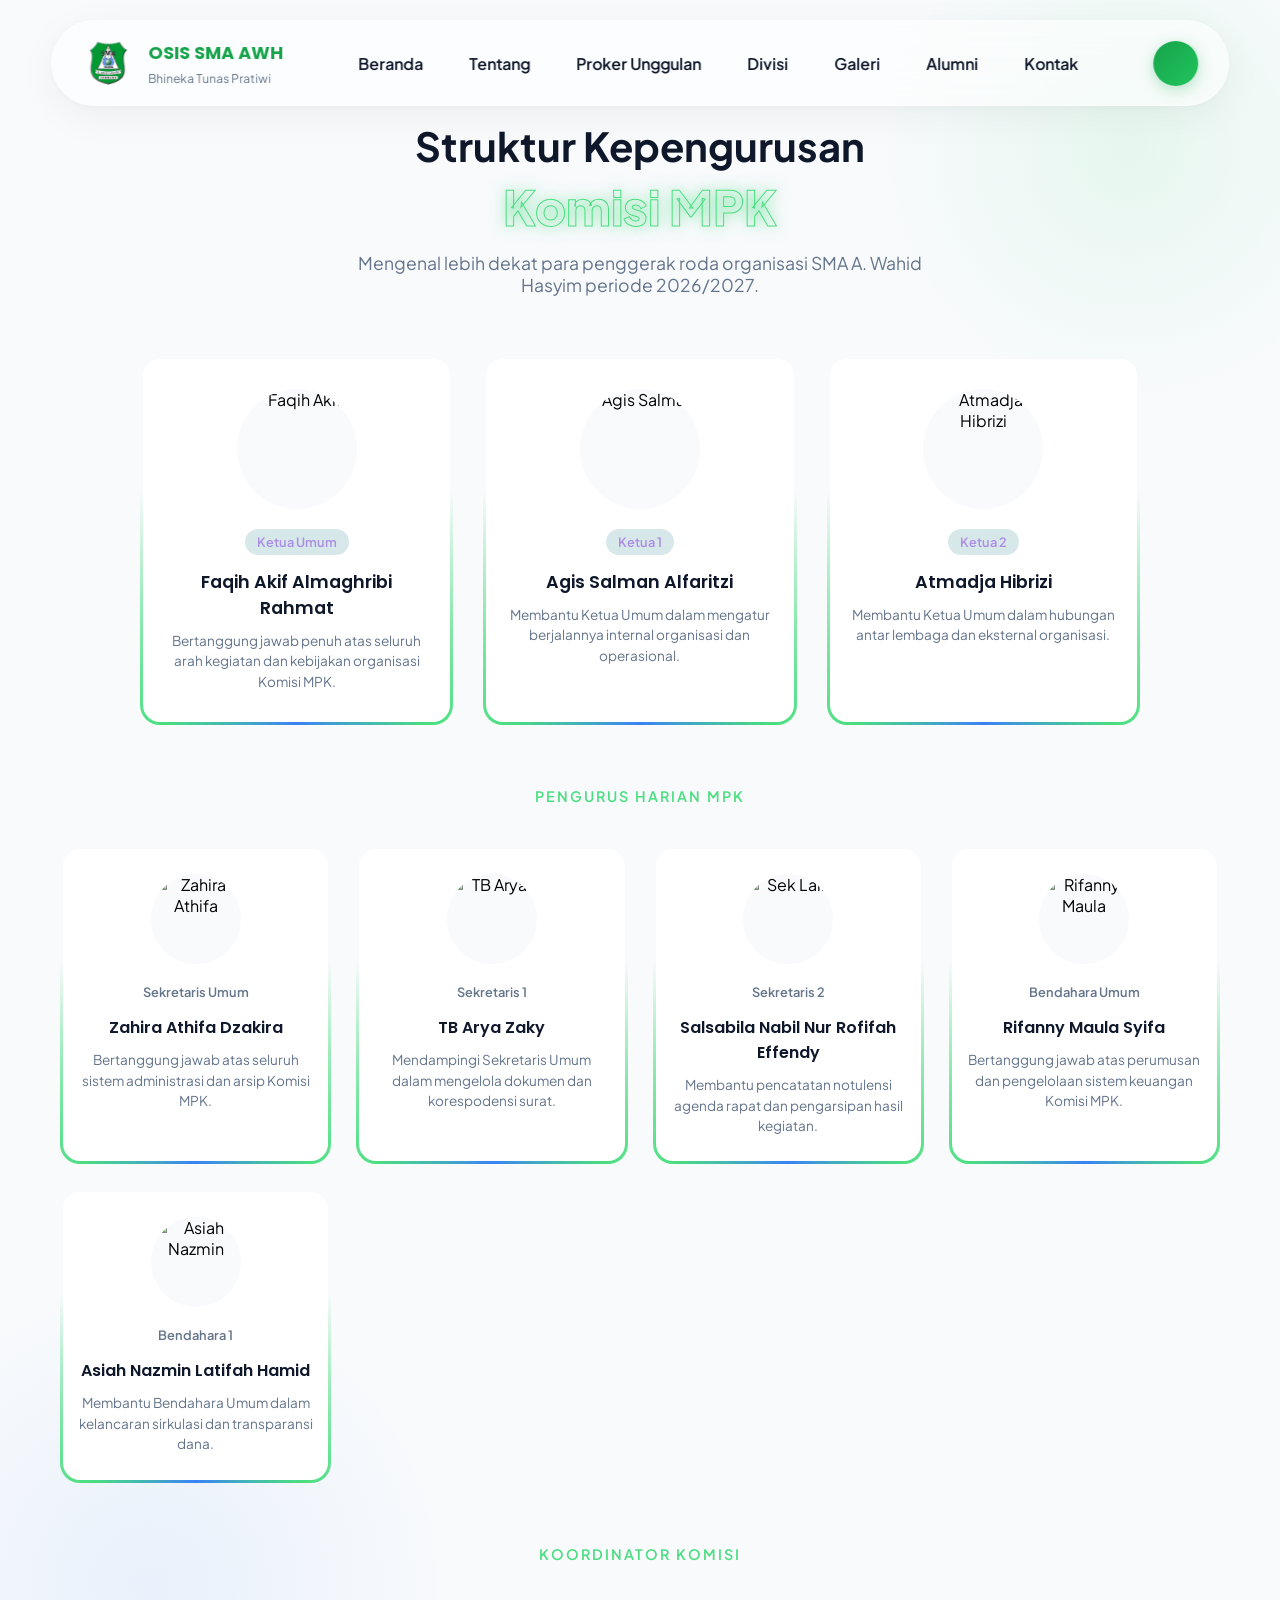
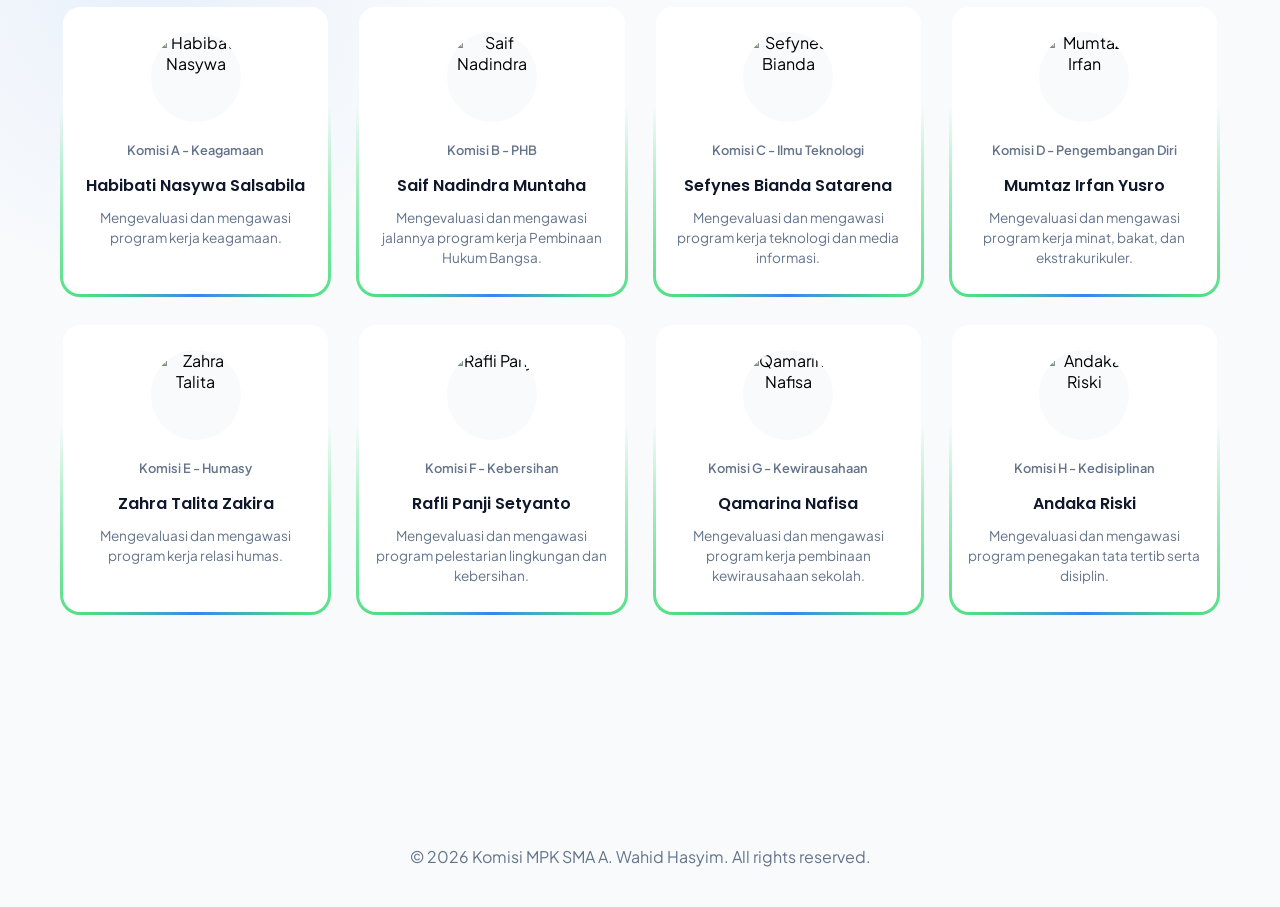
==== commit 697e0678: "Mengaggnti foto di hero" ====
--- a/pengurus-mpk.html
+++ b/pengurus-mpk.html
@@ -109,31 +109,40 @@
             <div class="pengurus-grid-top" style="grid-template-columns: repeat(auto-fit, minmax(280px, 1fr));">
                 <div class="neon-card">
                     <div class="neon-inner">
-                        <div class="card-img-wrapper"><img src="https://ui-avatars.com/api/?name=Faqih+Akif&background=random" alt="Faqih Akif"></div>
+                        <div class="card-img-wrapper"><img
+                                src="https://ui-avatars.com/api/?name=Faqih+Akif&background=random" alt="Faqih Akif">
+                        </div>
                         <div class="card-info">
                             <div class="badge-role mpk">Ketua Umum</div>
                             <h4>Faqih Akif Almaghribi Rahmat</h4>
-                            <p class="pengurus-desc">Bertanggung jawab penuh atas seluruh arah kegiatan dan kebijakan organisasi Komisi MPK.</p>
+                            <p class="pengurus-desc">Bertanggung jawab penuh atas seluruh arah kegiatan dan kebijakan
+                                organisasi Komisi MPK.</p>
                         </div>
                     </div>
                 </div>
                 <div class="neon-card">
                     <div class="neon-inner">
-                        <div class="card-img-wrapper"><img src="https://ui-avatars.com/api/?name=Agis+Salman&background=random" alt="Agis Salman"></div>
+                        <div class="card-img-wrapper"><img
+                                src="https://ui-avatars.com/api/?name=Agis+Salman&background=random" alt="Agis Salman">
+                        </div>
                         <div class="card-info">
                             <div class="badge-role mpk secondary">Ketua 1</div>
                             <h4>Agis Salman Alfaritzi</h4>
-                            <p class="pengurus-desc">Membantu Ketua Umum dalam mengatur berjalannya internal organisasi dan operasional.</p>
+                            <p class="pengurus-desc">Membantu Ketua Umum dalam mengatur berjalannya internal organisasi
+                                dan operasional.</p>
                         </div>
                     </div>
                 </div>
                 <div class="neon-card">
                     <div class="neon-inner">
-                        <div class="card-img-wrapper"><img src="https://ui-avatars.com/api/?name=Atmadja+Hibrizi&background=random" alt="Atmadja Hibrizi"></div>
+                        <div class="card-img-wrapper"><img
+                                src="https://ui-avatars.com/api/?name=Atmadja+Hibrizi&background=random"
+                                alt="Atmadja Hibrizi"></div>
                         <div class="card-info">
                             <div class="badge-role mpk secondary">Ketua 2</div>
                             <h4>Atmadja Hibrizi</h4>
-                            <p class="pengurus-desc">Membantu Ketua Umum dalam hubungan antar lembaga dan eksternal organisasi.</p>
+                            <p class="pengurus-desc">Membantu Ketua Umum dalam hubungan antar lembaga dan eksternal
+                                organisasi.</p>
                         </div>
                     </div>
                 </div>
@@ -146,51 +155,64 @@
             <div class="pengurus-grid">
                 <div class="neon-card small-card">
                     <div class="neon-inner">
-                        <div class="card-img-wrapper"><img src="https://ui-avatars.com/api/?name=Zahira+Athifa&background=random" alt="Zahira Athifa"></div>
+                        <div class="card-img-wrapper"><img
+                                src="https://ui-avatars.com/api/?name=Zahira+Athifa&background=random"
+                                alt="Zahira Athifa"></div>
                         <div class="card-info">
                             <div class="badge-role outline">Sekretaris Umum</div>
                             <h4>Zahira Athifa Dzakira</h4>
-                            <p class="pengurus-desc">Bertanggung jawab atas seluruh sistem administrasi dan arsip Komisi MPK.</p>
-                        </div>
-                    </div>
-                </div>
-                <div class="neon-card small-card">
-                    <div class="neon-inner">
-                        <div class="card-img-wrapper"><img src="https://ui-avatars.com/api/?name=TB+Arya&background=random" alt="TB Arya"></div>
+                            <p class="pengurus-desc">Bertanggung jawab atas seluruh sistem administrasi dan arsip Komisi
+                                MPK.</p>
+                        </div>
+                    </div>
+                </div>
+                <div class="neon-card small-card">
+                    <div class="neon-inner">
+                        <div class="card-img-wrapper"><img
+                                src="https://ui-avatars.com/api/?name=TB+Arya&background=random" alt="TB Arya"></div>
                         <div class="card-info">
                             <div class="badge-role outline">Sekretaris 1</div>
                             <h4>TB Arya Zaky</h4>
-                            <p class="pengurus-desc">Mendampingi Sekretaris Umum dalam mengelola dokumen dan korespodensi surat.</p>
-                        </div>
-                    </div>
-                </div>
-                <div class="neon-card small-card">
-                    <div class="neon-inner">
-                        <div class="card-img-wrapper"><img src="https://ui-avatars.com/api/?name=Sek+Lali&background=random" alt="Sek Lali"></div>
+                            <p class="pengurus-desc">Mendampingi Sekretaris Umum dalam mengelola dokumen dan
+                                korespodensi surat.</p>
+                        </div>
+                    </div>
+                </div>
+                <div class="neon-card small-card">
+                    <div class="neon-inner">
+                        <div class="card-img-wrapper"><img
+                                src="https://ui-avatars.com/api/?name=Sek+Lali&background=random" alt="Sek Lali"></div>
                         <div class="card-info">
                             <div class="badge-role outline">Sekretaris 2</div>
-                            <h4>Sek Lali</h4>
-                            <p class="pengurus-desc">Membantu pencatatan notulensi agenda rapat dan pengarsipan hasil kegiatan.</p>
-                        </div>
-                    </div>
-                </div>
-                <div class="neon-card small-card">
-                    <div class="neon-inner">
-                        <div class="card-img-wrapper"><img src="https://ui-avatars.com/api/?name=Rifanny+Maula&background=random" alt="Rifanny Maula"></div>
+                            <h4>Salsabila Nabil Nur Rofifah Effendy</h4>
+                            <p class="pengurus-desc">Membantu pencatatan notulensi agenda rapat dan pengarsipan hasil
+                                kegiatan.</p>
+                        </div>
+                    </div>
+                </div>
+                <div class="neon-card small-card">
+                    <div class="neon-inner">
+                        <div class="card-img-wrapper"><img
+                                src="https://ui-avatars.com/api/?name=Rifanny+Maula&background=random"
+                                alt="Rifanny Maula"></div>
                         <div class="card-info">
                             <div class="badge-role outline">Bendahara Umum</div>
                             <h4>Rifanny Maula Syifa</h4>
-                            <p class="pengurus-desc">Bertanggung jawab atas perumusan dan pengelolaan sistem keuangan Komisi MPK.</p>
-                        </div>
-                    </div>
-                </div>
-                <div class="neon-card small-card">
-                    <div class="neon-inner">
-                        <div class="card-img-wrapper"><img src="https://ui-avatars.com/api/?name=Asiah+Nazmin&background=random" alt="Asiah Nazmin"></div>
+                            <p class="pengurus-desc">Bertanggung jawab atas perumusan dan pengelolaan sistem keuangan
+                                Komisi MPK.</p>
+                        </div>
+                    </div>
+                </div>
+                <div class="neon-card small-card">
+                    <div class="neon-inner">
+                        <div class="card-img-wrapper"><img
+                                src="https://ui-avatars.com/api/?name=Asiah+Nazmin&background=random"
+                                alt="Asiah Nazmin"></div>
                         <div class="card-info">
                             <div class="badge-role outline">Bendahara 1</div>
                             <h4>Asiah Nazmin Latifah Hamid</h4>
-                            <p class="pengurus-desc">Membantu Bendahara Umum dalam kelancaran sirkulasi dan transparansi dana.</p>
+                            <p class="pengurus-desc">Membantu Bendahara Umum dalam kelancaran sirkulasi dan transparansi
+                                dana.</p>
                         </div>
                     </div>
                 </div>
@@ -203,7 +225,9 @@
             <div class="pengurus-grid">
                 <div class="neon-card small-card">
                     <div class="neon-inner">
-                        <div class="card-img-wrapper"><img src="https://ui-avatars.com/api/?name=Habibati+Nasywa&background=random" alt="Habibati Nasywa"></div>
+                        <div class="card-img-wrapper"><img
+                                src="https://ui-avatars.com/api/?name=Habibati+Nasywa&background=random"
+                                alt="Habibati Nasywa"></div>
                         <div class="card-info">
                             <div class="badge-role outline">Komisi A - Keagamaan</div>
                             <h4>Habibati Nasywa Salsabila</h4>
@@ -213,37 +237,48 @@
                 </div>
                 <div class="neon-card small-card">
                     <div class="neon-inner">
-                        <div class="card-img-wrapper"><img src="https://ui-avatars.com/api/?name=Saif+Nadindra&background=random" alt="Saif Nadindra"></div>
+                        <div class="card-img-wrapper"><img
+                                src="https://ui-avatars.com/api/?name=Saif+Nadindra&background=random"
+                                alt="Saif Nadindra"></div>
                         <div class="card-info">
                             <div class="badge-role outline">Komisi B - PHB</div>
                             <h4>Saif Nadindra Muntaha</h4>
-                            <p class="pengurus-desc">Mengevaluasi dan mengawasi jalannya program kerja Pembinaan Hukum Bangsa.</p>
-                        </div>
-                    </div>
-                </div>
-                <div class="neon-card small-card">
-                    <div class="neon-inner">
-                        <div class="card-img-wrapper"><img src="https://ui-avatars.com/api/?name=Sefynes+Bianda&background=random" alt="Sefynes Bianda"></div>
+                            <p class="pengurus-desc">Mengevaluasi dan mengawasi jalannya program kerja Pembinaan Hukum
+                                Bangsa.</p>
+                        </div>
+                    </div>
+                </div>
+                <div class="neon-card small-card">
+                    <div class="neon-inner">
+                        <div class="card-img-wrapper"><img
+                                src="https://ui-avatars.com/api/?name=Sefynes+Bianda&background=random"
+                                alt="Sefynes Bianda"></div>
                         <div class="card-info">
                             <div class="badge-role outline">Komisi C - Ilmu Teknologi</div>
                             <h4>Sefynes Bianda Satarena</h4>
-                            <p class="pengurus-desc">Mengevaluasi dan mengawasi program kerja teknologi dan media informasi.</p>
-                        </div>
-                    </div>
-                </div>
-                <div class="neon-card small-card">
-                    <div class="neon-inner">
-                        <div class="card-img-wrapper"><img src="https://ui-avatars.com/api/?name=Mumtaz+Irfan&background=random" alt="Mumtaz Irfan"></div>
+                            <p class="pengurus-desc">Mengevaluasi dan mengawasi program kerja teknologi dan media
+                                informasi.</p>
+                        </div>
+                    </div>
+                </div>
+                <div class="neon-card small-card">
+                    <div class="neon-inner">
+                        <div class="card-img-wrapper"><img
+                                src="https://ui-avatars.com/api/?name=Mumtaz+Irfan&background=random"
+                                alt="Mumtaz Irfan"></div>
                         <div class="card-info">
                             <div class="badge-role outline">Komisi D - Pengembangan Diri</div>
                             <h4>Mumtaz Irfan Yusro</h4>
-                            <p class="pengurus-desc">Mengevaluasi dan mengawasi program kerja minat, bakat, dan ekstrakurikuler.</p>
-                        </div>
-                    </div>
-                </div>
-                <div class="neon-card small-card">
-                    <div class="neon-inner">
-                        <div class="card-img-wrapper"><img src="https://ui-avatars.com/api/?name=Zahra+Talita&background=random" alt="Zahra Talita"></div>
+                            <p class="pengurus-desc">Mengevaluasi dan mengawasi program kerja minat, bakat, dan
+                                ekstrakurikuler.</p>
+                        </div>
+                    </div>
+                </div>
+                <div class="neon-card small-card">
+                    <div class="neon-inner">
+                        <div class="card-img-wrapper"><img
+                                src="https://ui-avatars.com/api/?name=Zahra+Talita&background=random"
+                                alt="Zahra Talita"></div>
                         <div class="card-info">
                             <div class="badge-role outline">Komisi E - Humasy</div>
                             <h4>Zahra Talita Zakira</h4>
@@ -253,31 +288,40 @@
                 </div>
                 <div class="neon-card small-card">
                     <div class="neon-inner">
-                        <div class="card-img-wrapper"><img src="https://ui-avatars.com/api/?name=Rafli+Panji&background=random" alt="Rafli Panji"></div>
+                        <div class="card-img-wrapper"><img
+                                src="https://ui-avatars.com/api/?name=Rafli+Panji&background=random" alt="Rafli Panji">
+                        </div>
                         <div class="card-info">
                             <div class="badge-role outline">Komisi F - Kebersihan</div>
                             <h4>Rafli Panji Setyanto</h4>
-                            <p class="pengurus-desc">Mengevaluasi dan mengawasi program pelestarian lingkungan dan kebersihan.</p>
-                        </div>
-                    </div>
-                </div>
-                <div class="neon-card small-card">
-                    <div class="neon-inner">
-                        <div class="card-img-wrapper"><img src="https://ui-avatars.com/api/?name=Qamarina+Nafisa&background=random" alt="Qamarina Nafisa"></div>
+                            <p class="pengurus-desc">Mengevaluasi dan mengawasi program pelestarian lingkungan dan
+                                kebersihan.</p>
+                        </div>
+                    </div>
+                </div>
+                <div class="neon-card small-card">
+                    <div class="neon-inner">
+                        <div class="card-img-wrapper"><img
+                                src="https://ui-avatars.com/api/?name=Qamarina+Nafisa&background=random"
+                                alt="Qamarina Nafisa"></div>
                         <div class="card-info">
                             <div class="badge-role outline">Komisi G - Kewirausahaan</div>
                             <h4>Qamarina Nafisa</h4>
-                            <p class="pengurus-desc">Mengevaluasi dan mengawasi program kerja pembinaan kewirausahaan sekolah.</p>
-                        </div>
-                    </div>
-                </div>
-                <div class="neon-card small-card">
-                    <div class="neon-inner">
-                        <div class="card-img-wrapper"><img src="https://ui-avatars.com/api/?name=Andaka+Riski&background=random" alt="Andaka Riski"></div>
+                            <p class="pengurus-desc">Mengevaluasi dan mengawasi program kerja pembinaan kewirausahaan
+                                sekolah.</p>
+                        </div>
+                    </div>
+                </div>
+                <div class="neon-card small-card">
+                    <div class="neon-inner">
+                        <div class="card-img-wrapper"><img
+                                src="https://ui-avatars.com/api/?name=Andaka+Riski&background=random"
+                                alt="Andaka Riski"></div>
                         <div class="card-info">
                             <div class="badge-role outline">Komisi H - Kedisiplinan</div>
                             <h4>Andaka Riski</h4>
-                            <p class="pengurus-desc">Mengevaluasi dan mengawasi program penegakan tata tertib serta disiplin.</p>
+                            <p class="pengurus-desc">Mengevaluasi dan mengawasi program penegakan tata tertib serta
+                                disiplin.</p>
                         </div>
                     </div>
                 </div>
@@ -311,4 +355,4 @@
     <script src="assets/js/main.js"></script>
 </body>
 
-</html>
+</html>
--- a/assets/css/style.css
+++ b/assets/css/style.css
@@ -1,4 +1,4 @@
-﻿:root{
+:root{
 
     --primary:#16A34A;
     --secondary:#22C55E;
@@ -563,7 +563,7 @@
     animation-delay:2s;
 }
 .hero__ketua{
-    margin-right:120px;
+    /* margin-right removed because we use a single combined image now */
 }
 .hero__stat{
     position:absolute;
@@ -3081,10 +3081,10 @@
 }
 
 .hero__ketua {
-    max-height: 530px !important; /* Make it large and prominent */
+    max-height: 600px !important; /* Make it large and prominent */
     width: auto !important;
-    max-width: none !important;
-    left: 36% !important;
+    max-width: 90% !important;
+    left: 50% !important;
     right: auto !important;
     transform: translateX(-50%) !important;
     z-index: 6 !important;
@@ -3144,7 +3144,7 @@
 /* Responsive updates for mobile and tablet views */
 @media(max-width:1200px) {
     .hero__image { min-height: 480px !important; }
-    .hero__ketua { max-height: 470px !important; left: 35% !important; }
+    .hero__ketua { max-height: 550px !important; left: 50% !important; }
     .hero__wakil { max-height: 400px !important; left: 68% !important; }
 }
 
@@ -3164,7 +3164,7 @@
         max-width: 500px !important;
         margin: 30px auto 0 !important;
     }
-    .hero__ketua { max-height: 470px !important; left: 35% !important; }
+    .hero__ketua { max-height: 500px !important; left: 50% !important; }
     .hero__wakil { max-height: 400px !important; left: 68% !important; }
     .hero__stat { left: -10px !important; }
     .hero__stat--2 { right: -10px !important; }
@@ -3174,7 +3174,7 @@
     .hero__title { font-size: 3.2rem !important; }
     .hero__school { font-size: 2rem !important; }
     .hero__image { min-height: 420px !important; }
-    .hero__ketua { max-height: 400px !important; left: 35% !important; }
+    .hero__ketua { max-height: 450px !important; left: 50% !important; }
     .hero__wakil { max-height: 340px !important; left: 68% !important; }
     .hero__stat, .hero__stat--2 {
         width: 120px !important;
@@ -3189,7 +3189,7 @@
     .hero__title { font-size: 2.6rem !important; }
     .hero__school { font-size: 1.6rem !important; }
     .hero__image { min-height: 360px !important; }
-    .hero__ketua { max-height: 330px !important; left: 32% !important; }
+    .hero__ketua { max-height: 380px !important; left: 50% !important; }
     .hero__wakil { max-height: 280px !important; left: 68% !important; }
     .hero__profile {
         flex-direction: column !important;
